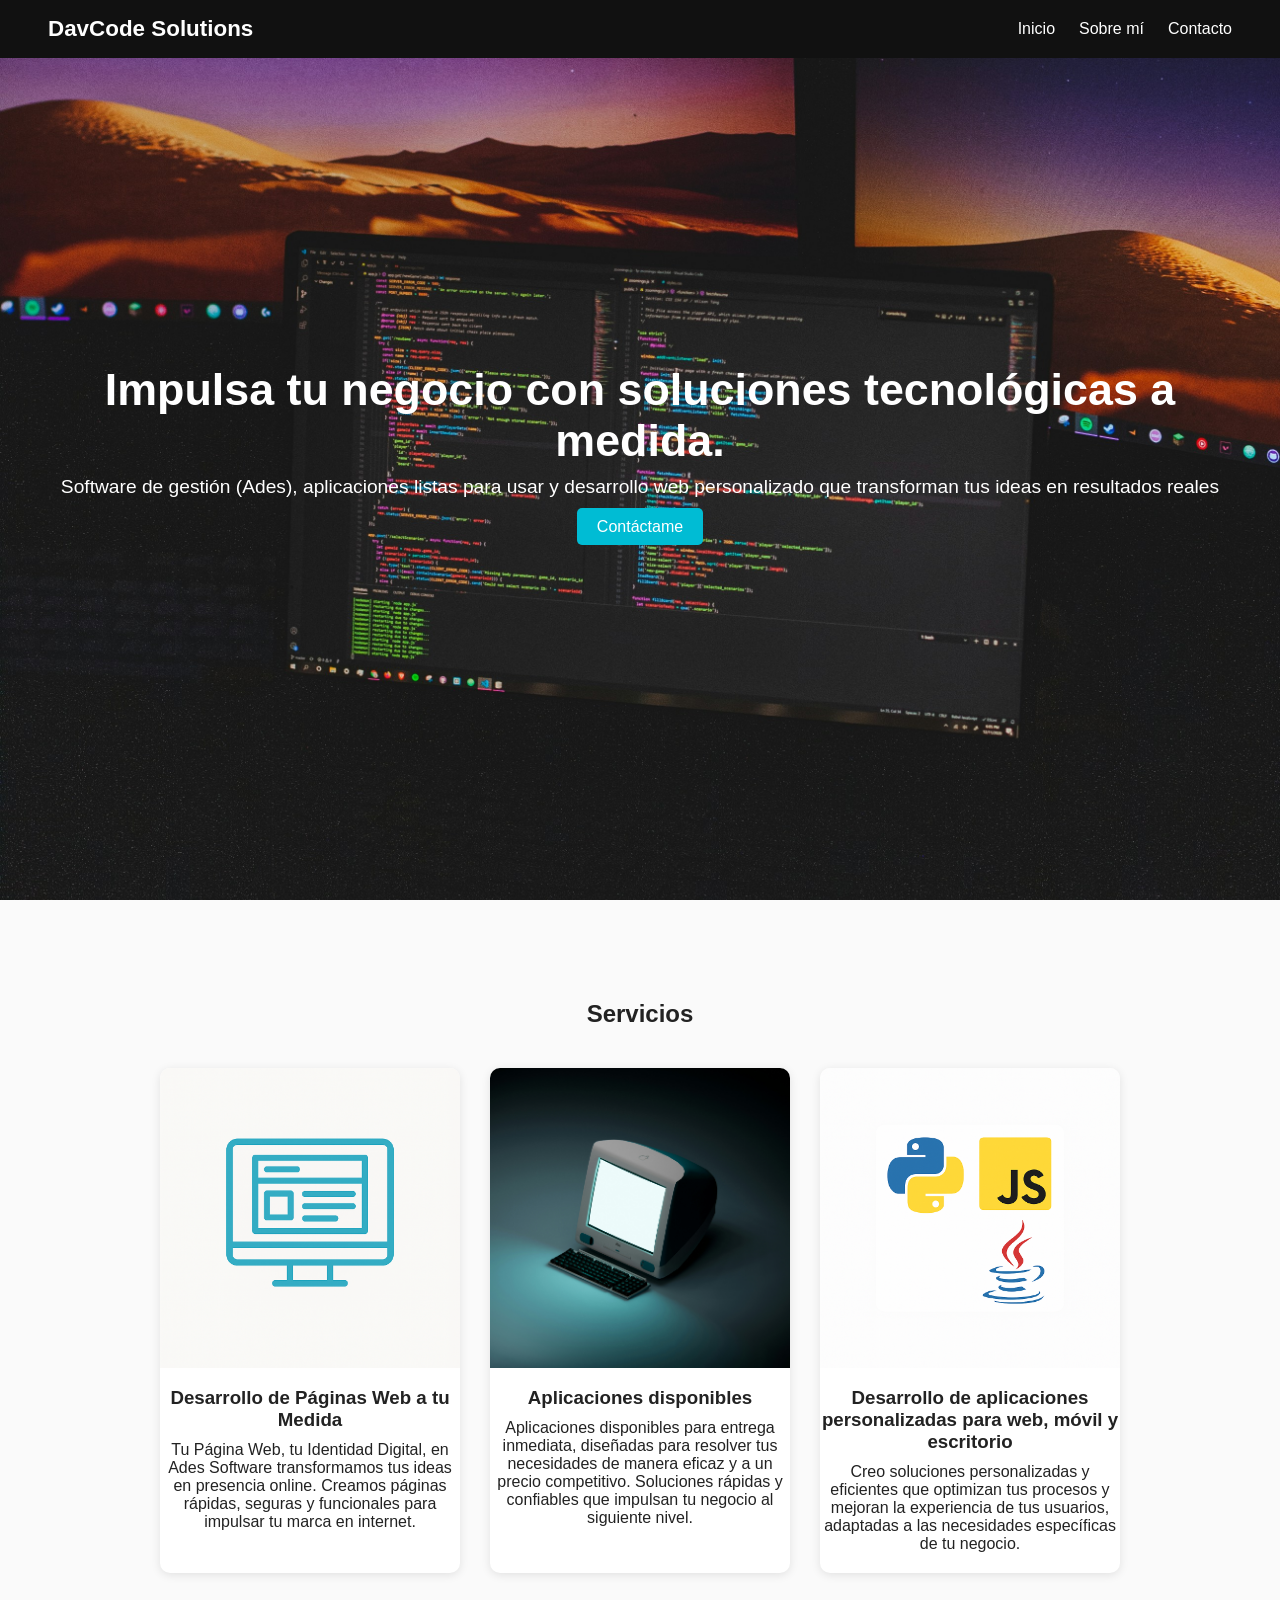
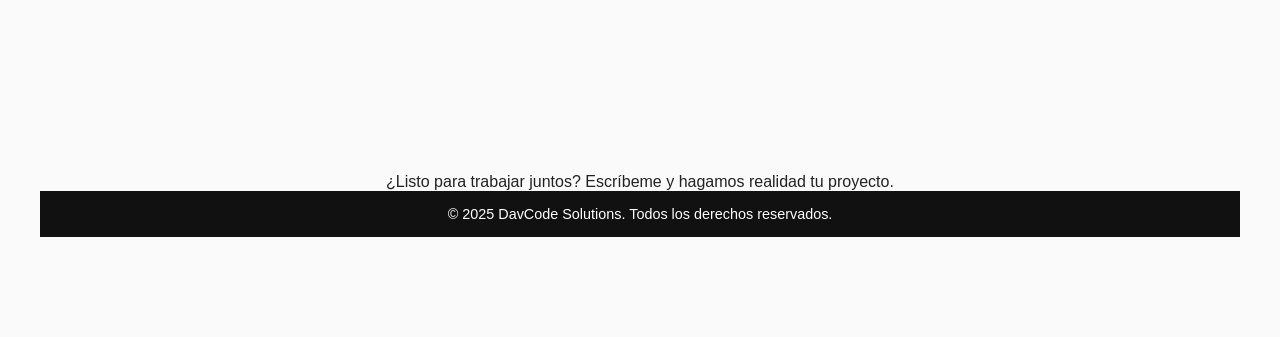
==== index.html @ caa40d8a "primer commit" ====
<!DOCTYPE html>
<html lang="es">
<head>
  <meta charset="UTF-8" />
  <meta name="viewport" content="width=device-width, initial-scale=1" />
  <title>Servicios Tecnológicos - DavCode Solutions</title>
  <link rel="stylesheet" href="css/style.css" />
  <script defer src="js/script.js"></script>
</head>
<body>

  <!-- 🔹 HEADER -->
  <header class="header">
    <nav class="navbar">
      <div class="logo">DavCode Solutions</div>
      <ul class="nav-links">
        <li><a href="index.html">Inicio</a></li>
        <li><a href="sobre-mi.html" target="_blank">Sobre mí</a></li>
        <li><a href="contacto.html" target="_blank">Contacto</a></li>
      </ul>
    </nav>
  </header>

  <!-- 🔹 HERO -->
  <section id="inicio" class="hero">
    <div class="hero-content">
      <h1>Impulsa tu negocio con soluciones tecnológicas a medida.</h1>
      <p>Software de gestión (Ades), aplicaciones listas para usar y desarrollo web personalizado que transforman tus ideas en resultados reales</p>
      <a href="contacto.html" target="_blank" class="btn">Contáctame</a>
    </div>
  </section>

  <!-- 🔹 SERVICIOS -->
  <section id="servicios" class="servicios">
    <h2>Servicios</h2>
    <div class="servicios-container">
      <div class="servicio">
        <a href="software.html" target="_blank" style="text-decoration: none; color: inherit;">
          <img src="img/servicios.jpg" alt="Software de despachos" />
          <h3>Desarrollo de Páginas Web a tu Medida</h3>
          <p>Tu Página Web, tu Identidad Digital, en Ades Software transformamos tus ideas en presencia online. Creamos páginas rápidas, seguras y funcionales para impulsar tu marca en internet.</p>
        </a>
      </div>
      <div class="servicio">
        <a href="aplicaciones.html" target="_blank" style="text-decoration: none; color: inherit;">
          <img src="img/microsoft.jpg" alt="Aplicaciones Disponibles" />
          <h3>Aplicaciones disponibles</h3>
          <p>Aplicaciones disponibles para entrega inmediata, diseñadas para resolver tus necesidades de manera eficaz y a un precio competitivo. Soluciones rápidas y confiables que impulsan tu negocio al siguiente nivel.</p>
        </a>
      </div>
      <div class="servicio">
        <a href="web.html" target="_blank" style="text-decoration: none; color: inherit;">
          <img src="img/desarrollo.jpg" alt="Desarrollo web y apps" />
          <h3>Desarrollo de aplicaciones personalizadas para web, móvil y escritorio</h3>
          <p>Creo soluciones personalizadas y eficientes que optimizan tus procesos y mejoran la experiencia de tus usuarios, adaptadas a las necesidades específicas de tu negocio.</p>
        </a>
      </div>
    </div>
  </section>


  <!-- 🔹 CONTACTO -->
  <section id="contacto" class="contacto">
    <h2></h2>
    <p>¿Listo para trabajar juntos? Escríbeme y hagamos realidad tu proyecto.</p>
    <div>

  <!-- 🔹 FOOTER -->
  <footer class="footer">
    <p>© 2025 DavCode Solutions. Todos los derechos reservados.</p>
  </footer>
</body>
</html>
---- css/style.css ----
/* ===== GENERAL ===== */
* {
  margin: 0;
  padding: 0;
  box-sizing: border-box;
  font-family: 'Segoe UI', sans-serif;
}

body {
  color: #222;
  background-color: #fafafa;
  scroll-behavior: smooth;
}

/* ===== NAVBAR ===== */
.header {
  background-color: #111;
  position: fixed;
  width: 100%;
  top: 0;
  z-index: 100;
}

.navbar {
  display: flex;
  justify-content: space-between;
  align-items: center;
  padding: 1em 3em;
}

.logo {
  color: #fff;
  font-size: 1.4em;
  font-weight: bold;
}

.nav-links {
  list-style: none;
  display: flex;
  gap: 1.5em;
}

.nav-links a {
  color: #fff;
  text-decoration: none;
  transition: color 0.3s;
}

.nav-links a:hover {
  color: #00bcd4;
}

/* ===== HERO ===== */
.hero {
  background: url('../img/hero-bg.jpg') center/cover no-repeat;
  height: 100vh;
  display: flex;
  align-items: center;
  justify-content: center;
  text-align: center;
  color: white;
  padding: 0 20px;
}

.hero-content h1 {
  font-size: 2.8em;
  margin-bottom: 10px;
}

.hero-content p {
  font-size: 1.2em;
  margin-bottom: 20px;
}

.btn {
  background-color: #00bcd4;
  color: white;
  padding: 10px 20px;
  border-radius: 5px;
  text-decoration: none;
  transition: 0.3s;
}

.btn:hover {
  background-color: #0097a7;
}

/* ===== SERVICIOS ===== */
.servicios {
  padding: 100px 40px;
  text-align: center;
}

.servicios-container {
  display: flex;
  flex-wrap: wrap;
  justify-content: center;
  gap: 30px;
  margin-top: 40px;
}

.servicio {
  width: 300px;
  background: white;
  border-radius: 10px;
  box-shadow: 0 2px 10px rgba(0,0,0,0.1);
  padding-bottom: 20px;
}

.servicio img {
  width: 100%;
  border-radius: 10px 10px 0 0;
}

.servicio h3 {
  margin: 15px 0 10px;
}

/* ===== SOBRE MI ===== */
.sobre-mi {
  background-color: #f0f0f0;
  padding: 100px 40px;
  text-align: center;
}

.perfil {
  display: flex;
  flex-wrap: wrap;
  align-items: center;
  justify-content: center;
  gap: 40px;
  margin-top: 30px;
}

.perfil img {
  width: 200px;
  border-radius: 50%;
  border: 4px solid #00bcd4;
}

/* ===== CONTACTO ===== */
.contacto {
  padding: 100px 40px;
  text-align: center;
}

/* ===== FOOTER ===== */
.footer {
  background-color: #111;
  color: white;
  text-align: center;
  padding: 15px;
  font-size: 0.9em;
}

.catalogo {
  display: flex;
  justify-content: center;
  flex-wrap: wrap;
  gap: 30px;
  padding: 40px;
}

.app-card {
  background: #fff;
  border-radius: 16px;
  box-shadow: 0 4px 12px rgba(0,0,0,0.1);
  overflow: hidden;
  width: 320px;
  text-align: center;
  transition: transform 0.3s ease, box-shadow 0.3s ease;
}

.app-card:hover {
  transform: translateY(-6px);
  box-shadow: 0 6px 20px rgba(0,0,0,0.15);
}

.app-card img {
  width: 100%;
  height: 200px;
  object-fit: cover; /* 🔹 Esto evita que se deforme o se vea con zoom */
  border-bottom: 1px solid #eee;
}

.app-card h3 {
  margin: 15px 0 10px;
  color: #1a1a1a;
}

.app-card p {
  padding: 0 20px;
  font-size: 15px;
  color: #555;
  text-align: justify;
}

.etiquetas {
  margin: 10px 0;
  color: #1abc9c;
  font-weight: bold;
  font-size: 14px;
}

.app-card .btn {
  display: inline-block;
  margin: 15px 0 20px;
  padding: 10px 25px;
  background: #1abc9c;
  color: white;
  border-radius: 25px;
  text-decoration: none;
  transition: background 0.3s ease;
}

.app-card .btn:hover {
  background: #17a589;
}
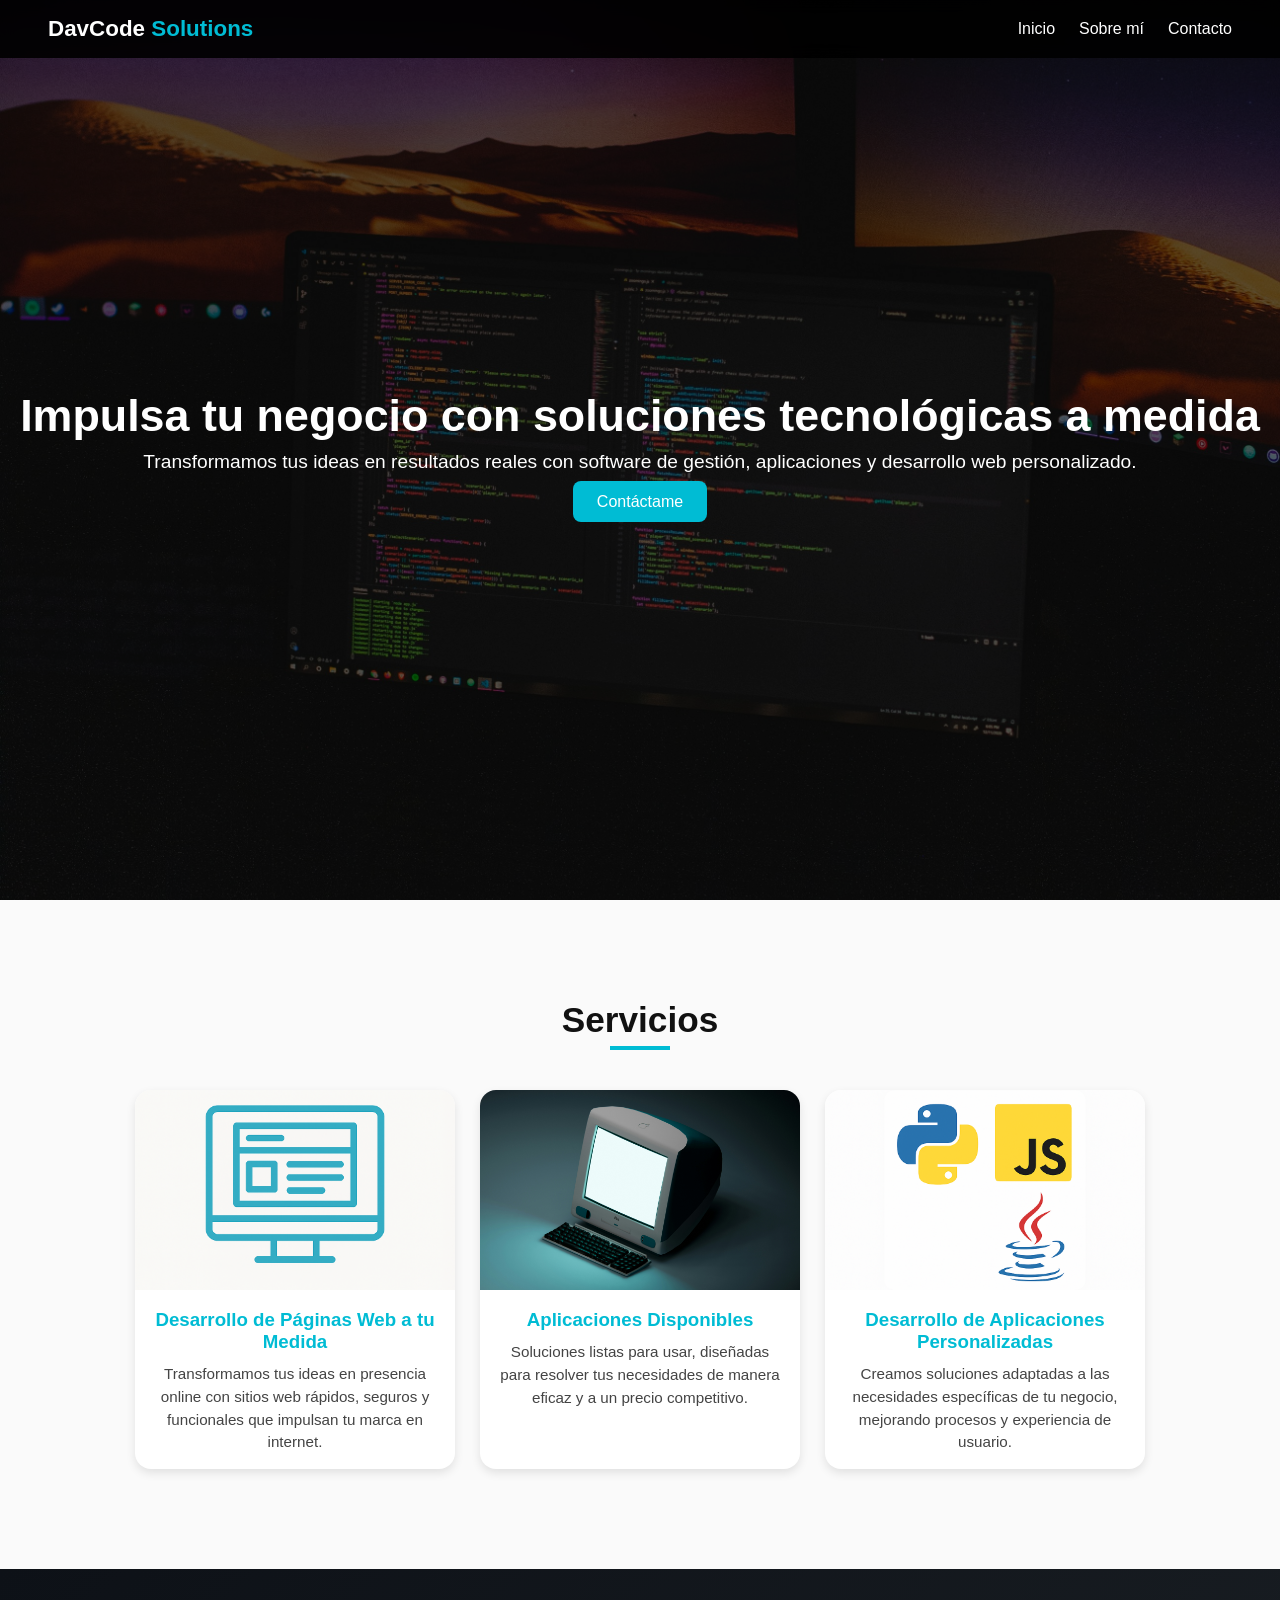
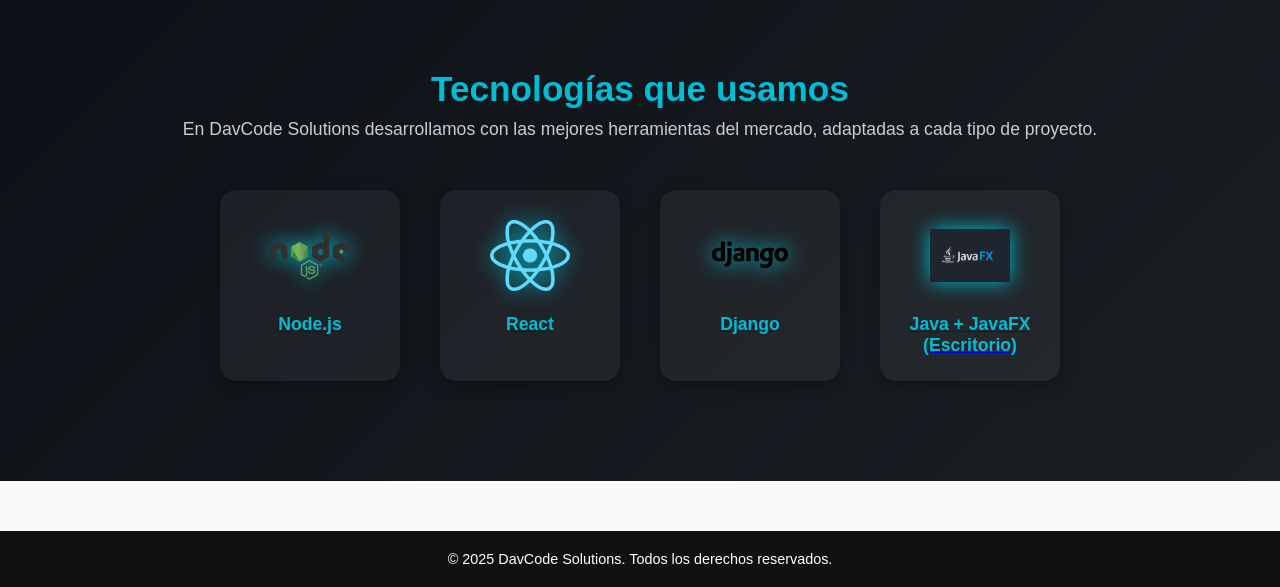
==== commit 9bd753b9: "version 2.0" ====
--- a/index.html
+++ b/index.html
@@ -3,7 +3,7 @@
 <head>
   <meta charset="UTF-8" />
   <meta name="viewport" content="width=device-width, initial-scale=1" />
-  <title>Servicios Tecnológicos - DavCode Solutions</title>
+  <title>DavCode Solutions - Innovación y Desarrollo Tecnológico</title>
   <link rel="stylesheet" href="css/style.css" />
   <script defer src="js/script.js"></script>
 </head>
@@ -12,62 +12,87 @@
   <!-- 🔹 HEADER -->
   <header class="header">
     <nav class="navbar">
-      <div class="logo">DavCode Solutions</div>
+      <div class="logo">DavCode <span>Solutions</span></div>
       <ul class="nav-links">
-        <li><a href="index.html">Inicio</a></li>
-        <li><a href="sobre-mi.html" target="_blank">Sobre mí</a></li>
-        <li><a href="contacto.html" target="_blank">Contacto</a></li>
+        <li><a href="#inicio">Inicio</a></li>
+        <li><a href="sobre-mi.html" >Sobre mí</a></li>
+        <li><a href="contacto.html" >Contacto</a></li>
       </ul>
     </nav>
   </header>
 
   <!-- 🔹 HERO -->
   <section id="inicio" class="hero">
-    <div class="hero-content">
-      <h1>Impulsa tu negocio con soluciones tecnológicas a medida.</h1>
-      <p>Software de gestión (Ades), aplicaciones listas para usar y desarrollo web personalizado que transforman tus ideas en resultados reales</p>
-      <a href="contacto.html" target="_blank" class="btn">Contáctame</a>
+    <div class="hero-overlay"></div>
+    <div class="hero-content fade-in">
+      <h1 class="slide-down">Impulsa tu negocio con soluciones tecnológicas a medida</h1>
+      <p class="fade-in-delay">Transformamos tus ideas en resultados reales con software de gestión, aplicaciones y desarrollo web personalizado.</p>
+      <a href="contacto.html" class="btn pulse">Contáctame</a>
     </div>
   </section>
 
   <!-- 🔹 SERVICIOS -->
   <section id="servicios" class="servicios">
-    <h2>Servicios</h2>
+    <h2 class="section-title">Servicios</h2>
     <div class="servicios-container">
-      <div class="servicio">
-        <a href="software.html" target="_blank" style="text-decoration: none; color: inherit;">
-          <img src="img/servicios.jpg" alt="Software de despachos" />
+      <div class="servicio fade-up">
+        <a href="web.html" style="text-decoration: none; color: inherit;">
+          <img src="img/servicios.jpg" alt="Desarrollo de Páginas Web a tu Medida" />
           <h3>Desarrollo de Páginas Web a tu Medida</h3>
-          <p>Tu Página Web, tu Identidad Digital, en Ades Software transformamos tus ideas en presencia online. Creamos páginas rápidas, seguras y funcionales para impulsar tu marca en internet.</p>
+          <p>Transformamos tus ideas en presencia online con sitios web rápidos, seguros y funcionales que impulsan tu marca en internet.</p>
         </a>
       </div>
-      <div class="servicio">
-        <a href="aplicaciones.html" target="_blank" style="text-decoration: none; color: inherit;">
+      <div class="servicio fade-up delay-1">
+        <a href="aplicaciones.html" style="text-decoration: none; color: inherit;">
           <img src="img/microsoft.jpg" alt="Aplicaciones Disponibles" />
-          <h3>Aplicaciones disponibles</h3>
-          <p>Aplicaciones disponibles para entrega inmediata, diseñadas para resolver tus necesidades de manera eficaz y a un precio competitivo. Soluciones rápidas y confiables que impulsan tu negocio al siguiente nivel.</p>
+          <h3>Aplicaciones Disponibles</h3>
+          <p>Soluciones listas para usar, diseñadas para resolver tus necesidades de manera eficaz y a un precio competitivo.</p>
         </a>
       </div>
-      <div class="servicio">
-        <a href="web.html" target="_blank" style="text-decoration: none; color: inherit;">
-          <img src="img/desarrollo.jpg" alt="Desarrollo web y apps" />
-          <h3>Desarrollo de aplicaciones personalizadas para web, móvil y escritorio</h3>
-          <p>Creo soluciones personalizadas y eficientes que optimizan tus procesos y mejoran la experiencia de tus usuarios, adaptadas a las necesidades específicas de tu negocio.</p>
+      <div class="servicio fade-up delay-2">
+        <a href="desarrollo.html" style="text-decoration: none; color: inherit;">
+          <img src="img/desarrollo.jpg" alt="Desarrollo de aplicaciones personalizadas" />
+          <h3>Desarrollo de Aplicaciones Personalizadas</h3>
+          <p>Creamos soluciones adaptadas a las necesidades específicas de tu negocio, mejorando procesos y experiencia de usuario.</p>
         </a>
       </div>
     </div>
   </section>
+  <!-- ===== TECNOLOGÍAS ===== -->
+<section class="tecnologias" id="tecnologias">
+  <h2>Tecnologías que usamos</h2>
+  <p>En DavCode Solutions desarrollamos con las mejores herramientas del mercado, adaptadas a cada tipo de proyecto.</p>
 
+  <div class="tecnologias-container">
 
-  <!-- 🔹 CONTACTO -->
-  <section id="contacto" class="contacto">
-    <h2></h2>
-    <p>¿Listo para trabajar juntos? Escríbeme y hagamos realidad tu proyecto.</p>
-    <div>
+    <a href="node.html" class="tech-card">
+      <img src="img/nodejs.png" alt="Node.js Logo">
+      <h3>Node.js</h3>
+    </a>
+
+    <a href="react.html" class="tech-card">
+      <img src="img/react.png" alt="React Logo">
+      <h3>React</h3>
+    </a>
+
+    <a href="django.html" class="tech-card">
+      <img src="img/django.png" alt="Django Logo">
+      <h3>Django</h3>
+    </a>
+
+    <a href="vaadin.html" class="tech-card">
+      <img src="img/javafx.png" alt="Vaadin Logo">
+      <h3>Java + JavaFX (Escritorio) </h3>
+    </a>
+
+  </div>
+</section>
+
 
   <!-- 🔹 FOOTER -->
   <footer class="footer">
     <p>© 2025 DavCode Solutions. Todos los derechos reservados.</p>
   </footer>
+
 </body>
 </html>
--- a/css/style.css
+++ b/css/style.css
@@ -10,11 +10,13 @@
   color: #222;
   background-color: #fafafa;
   scroll-behavior: smooth;
-}
-
-/* ===== NAVBAR ===== */
+  overflow-x: hidden;
+}
+
+/* ===== HEADER ===== */
 .header {
-  background-color: #111;
+  background: rgba(0,0,0,0.9);
+  backdrop-filter: blur(8px);
   position: fixed;
   width: 100%;
   top: 0;
@@ -33,6 +35,7 @@
   font-size: 1.4em;
   font-weight: bold;
 }
+.logo span { color: #00bcd4; }
 
 .nav-links {
   list-style: none;
@@ -45,21 +48,39 @@
   text-decoration: none;
   transition: color 0.3s;
 }
-
-.nav-links a:hover {
-  color: #00bcd4;
-}
-
-/* ===== HERO ===== */
+.nav-links a:hover { color: #00bcd4; }
+
+/* ===== HERO (OPTIMIZADO) ===== */
 .hero {
   background: url('../img/hero-bg.jpg') center/cover no-repeat;
   height: 100vh;
+  position: relative;
   display: flex;
   align-items: center;
   justify-content: center;
   text-align: center;
   color: white;
+}
+
+.hero-overlay {
+  position: absolute;
+  width: 100%;
+  height: 100%;
+  background: rgba(0,0,0,0.6);
+  backdrop-filter: none; /* se quita el blur */
+}
+
+.hero-content {
+  z-index: 1;
   padding: 0 20px;
+  opacity: 1;
+  transform: none;
+}
+
+.hero-content h1,
+.hero-content p,
+.btn {
+  transition: none; /* sin animación inicial */
 }
 
 .hero-content h1 {
@@ -75,14 +96,14 @@
 .btn {
   background-color: #00bcd4;
   color: white;
-  padding: 10px 20px;
-  border-radius: 5px;
+  padding: 12px 24px;
+  border-radius: 8px;
   text-decoration: none;
-  transition: 0.3s;
-}
-
+}
 .btn:hover {
   background-color: #0097a7;
+  transform: scale(1.05);
+  transition: transform 0.3s, background-color 0.3s;
 }
 
 /* ===== SERVICIOS ===== */
@@ -91,57 +112,122 @@
   text-align: center;
 }
 
+.section-title {
+  font-size: 2.2em;
+  color: #111;
+  margin-bottom: 50px;
+  position: relative;
+}
+.section-title::after {
+  content: '';
+  position: absolute;
+  width: 60px;
+  height: 4px;
+  background: #00bcd4;
+  bottom: -10px;
+  left: 50%;
+  transform: translateX(-50%);
+}
+
 .servicios-container {
+  display: flex;
+  flex-wrap: wrap;
+  gap: 25px;
+  justify-content: center;
+}
+
+.servicio {
+  background: #fff;
+  border-radius: 16px;
+  overflow: hidden;
+  width: 320px;
+  box-shadow: 0 4px 10px rgba(0,0,0,0.1);
+  transition: transform 0.4s ease, box-shadow 0.4s ease;
+  cursor: pointer;
+}
+.servicio img {
+  width: 100%;
+  height: 200px;
+  object-fit: cover;
+  transition: transform 0.4s ease;
+}
+.servicio:hover {
+  transform: translateY(-10px);
+  box-shadow: 0 10px 25px rgba(0,0,0,0.15);
+}
+.servicio:hover img { transform: scale(1.1); }
+
+.servicio h3 {
+  color: #00bcd4;
+  margin: 15px 0 10px;
+}
+.servicio p {
+  padding: 0 15px 15px;
+  color: #444;
+  font-size: 0.95em;
+  line-height: 1.5;
+}
+
+/* ===== TECNOLOGÍAS ===== */
+.tecnologias {
+  padding: 100px 40px;
+  background: linear-gradient(135deg, #0d1117, #1a1f24);
+  color: white;
+  text-align: center;
+}
+
+.tecnologias h2 {
+  font-size: 2.2em;
+  margin-bottom: 10px;
+  color: #00bcd4;
+}
+
+.tecnologias p {
+  color: #ccc;
+  margin-bottom: 50px;
+  font-size: 1.1em;
+}
+
+.tecnologias-container {
   display: flex;
   flex-wrap: wrap;
   justify-content: center;
-  gap: 30px;
-  margin-top: 40px;
-}
-
-.servicio {
-  width: 300px;
-  background: white;
-  border-radius: 10px;
-  box-shadow: 0 2px 10px rgba(0,0,0,0.1);
-  padding-bottom: 20px;
-}
-
-.servicio img {
-  width: 100%;
-  border-radius: 10px 10px 0 0;
-}
-
-.servicio h3 {
-  margin: 15px 0 10px;
-}
-
-/* ===== SOBRE MI ===== */
-.sobre-mi {
-  background-color: #f0f0f0;
-  padding: 100px 40px;
-  text-align: center;
-}
-
-.perfil {
-  display: flex;
-  flex-wrap: wrap;
-  align-items: center;
-  justify-content: center;
   gap: 40px;
-  margin-top: 30px;
-}
-
-.perfil img {
-  width: 200px;
-  border-radius: 50%;
-  border: 4px solid #00bcd4;
-}
-
-/* ===== CONTACTO ===== */
-.contacto {
-  padding: 100px 40px;
-  text-align: center;
+}
+
+.tech-card {
+  background: rgba(255, 255, 255, 0.05);
+  border-radius: 16px;
+  padding: 25px;
+  width: 180px;
+  transition: transform 0.4s ease, box-shadow 0.4s ease;
+  box-shadow: 0 5px 15px rgba(0,0,0,0.3);
+  cursor: pointer;
+}
+
+.tech-card img {
+  width: 80px;
+  height: 80px;
+  object-fit: contain;
+  filter: drop-shadow(0 0 10px #00bcd4);
+  transition: transform 0.4s ease, filter 0.4s ease;
+}
+
+.tech-card h3 {
+  margin-top: 15px;
+  color: #00bcd4;
+  font-weight: 600;
+  font-size: 1.1em;
+}
+
+.tech-card:hover {
+  transform: translateY(-10px) scale(1.05);
+  box-shadow: 0 8px 25px rgba(0, 188, 212, 0.4);
+}
+
+.tech-card:hover img {
+  transform: rotate(10deg) scale(1.2);
+  filter: drop-shadow(0 0 15px #00e5ff);
 }
 
 /* ===== FOOTER ===== */
@@ -149,70 +235,62 @@
   background-color: #111;
   color: white;
   text-align: center;
-  padding: 15px;
+  padding: 20px;
   font-size: 0.9em;
-}
-
-.catalogo {
-  display: flex;
-  justify-content: center;
-  flex-wrap: wrap;
-  gap: 30px;
-  padding: 40px;
-}
-
-.app-card {
-  background: #fff;
-  border-radius: 16px;
-  box-shadow: 0 4px 12px rgba(0,0,0,0.1);
-  overflow: hidden;
-  width: 320px;
-  text-align: center;
-  transition: transform 0.3s ease, box-shadow 0.3s ease;
-}
-
-.app-card:hover {
-  transform: translateY(-6px);
-  box-shadow: 0 6px 20px rgba(0,0,0,0.15);
-}
-
-.app-card img {
-  width: 100%;
-  height: 200px;
-  object-fit: cover; /* 🔹 Esto evita que se deforme o se vea con zoom */
-  border-bottom: 1px solid #eee;
-}
-
-.app-card h3 {
-  margin: 15px 0 10px;
-  color: #1a1a1a;
-}
-
-.app-card p {
-  padding: 0 20px;
-  font-size: 15px;
-  color: #555;
-  text-align: justify;
-}
-
-.etiquetas {
-  margin: 10px 0;
-  color: #1abc9c;
-  font-weight: bold;
-  font-size: 14px;
-}
-
-.app-card .btn {
+  margin-top: 50px;
+}
+
+/* ===== RESPONSIVE ===== */
+@media (max-width: 768px) {
+  .navbar { padding: 1em; }
+  .nav-links { gap: 1em; font-size: 0.9em; }
+  .hero-content h1 { font-size: 1.9em; }
+  .servicios-container { flex-direction: column; align-items: center; }
+}
+
+/* ===== DETALLE DE TECNOLOGÍA ===== */
+.tech-info {
+  padding: 100px 40px;
+  max-width: 800px;
+  margin: auto;
+  text-align: center;
+  color: #ddd;
+  background: linear-gradient(135deg, #0d1117, #1a1f24);
+  min-height: 100vh;
+}
+
+.tech-logo {
+  width: 120px;
+  height: 120px;
+  object-fit: contain;
+  margin-bottom: 20px;
+  filter: drop-shadow(0 0 12px #00bcd4);
+}
+
+.tech-info h1 {
+  color: #00bcd4;
+  margin-bottom: 30px;
+  font-size: 2em;
+}
+
+.tech-info p {
+  font-size: 1.1em;
+  margin-bottom: 15px;
+  line-height: 1.6;
+  color: #ccc;
+}
+
+.tech-info .btn {
+  margin-top: 40px;
   display: inline-block;
-  margin: 15px 0 20px;
+  background: #00bcd4;
   padding: 10px 25px;
-  background: #1abc9c;
-  color: white;
   border-radius: 25px;
+  color: white;
   text-decoration: none;
-  transition: background 0.3s ease;
-}
-
-.app-card .btn:hover {
-  background: #17a589;
-}
+  transition: 0.3s;
+}
+.tech-info .btn:hover {
+  background: #0097a7;
+  transform: scale(1.05);
+}
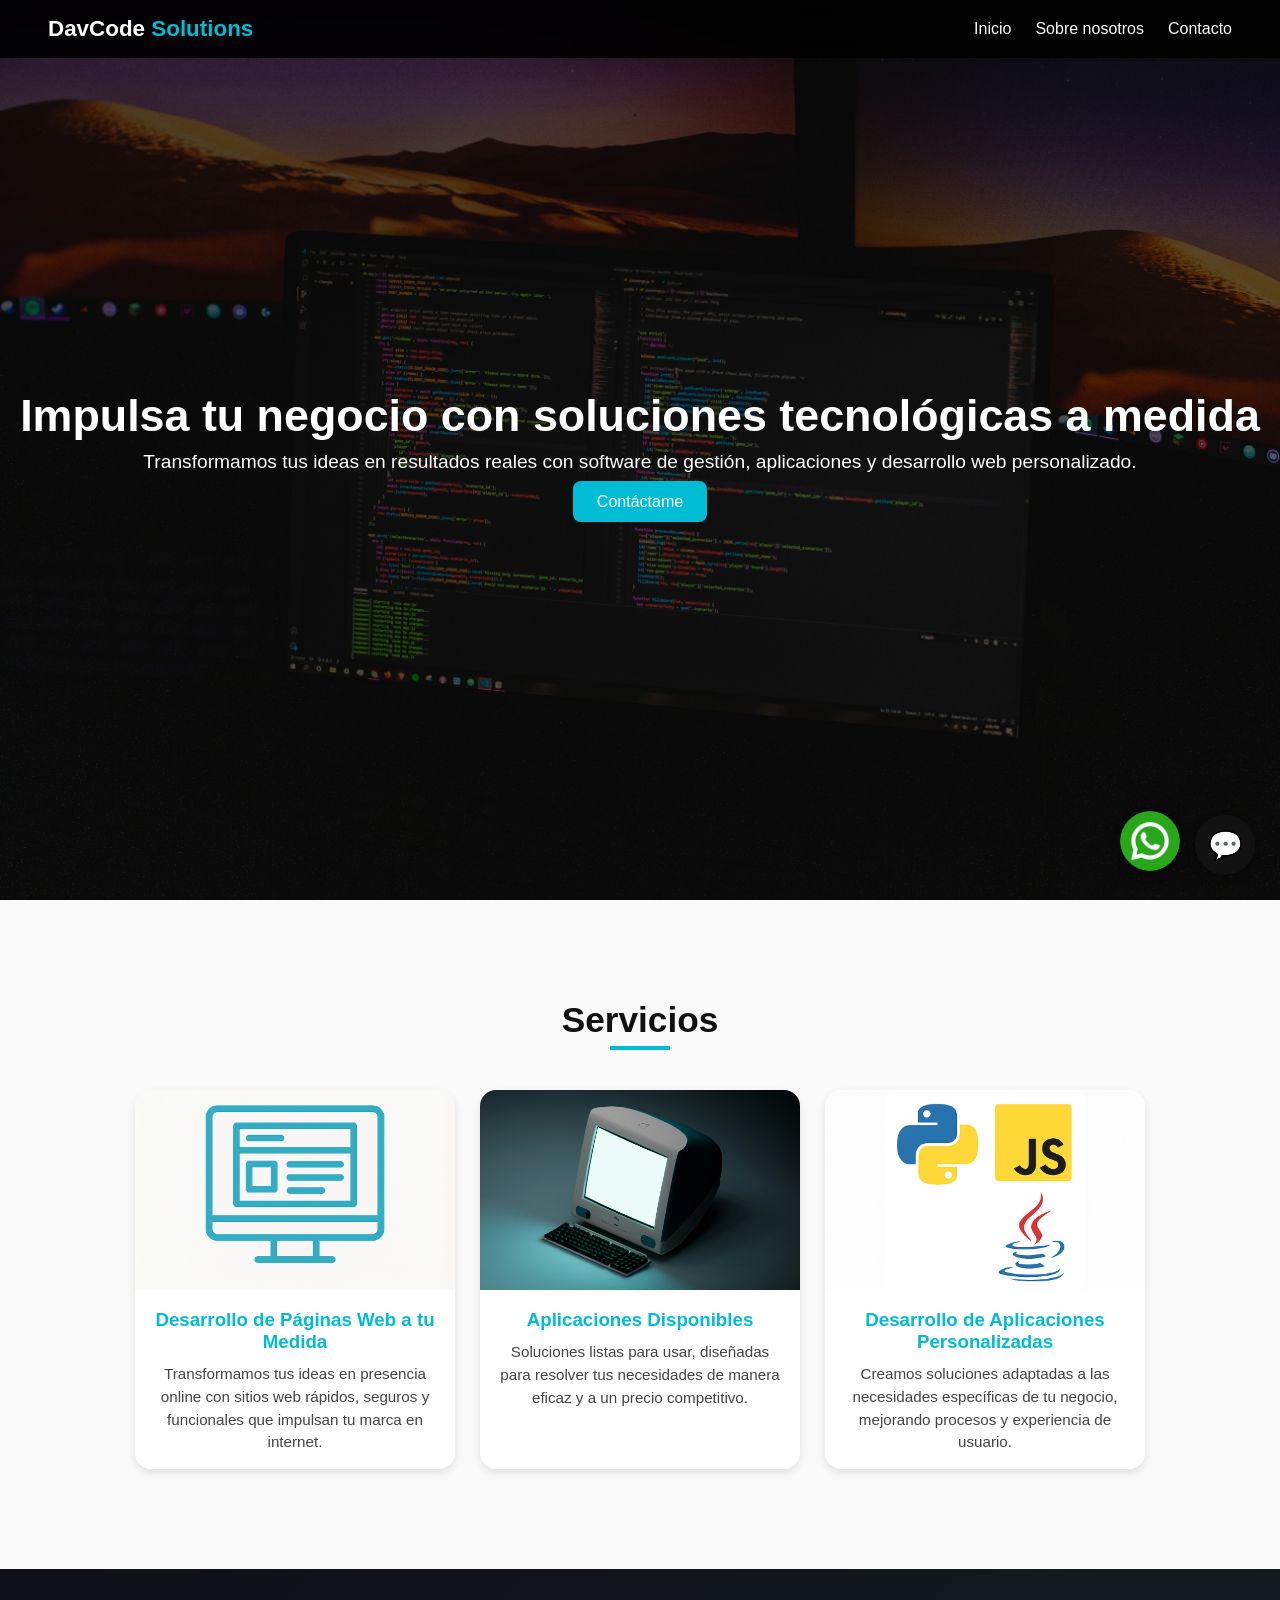
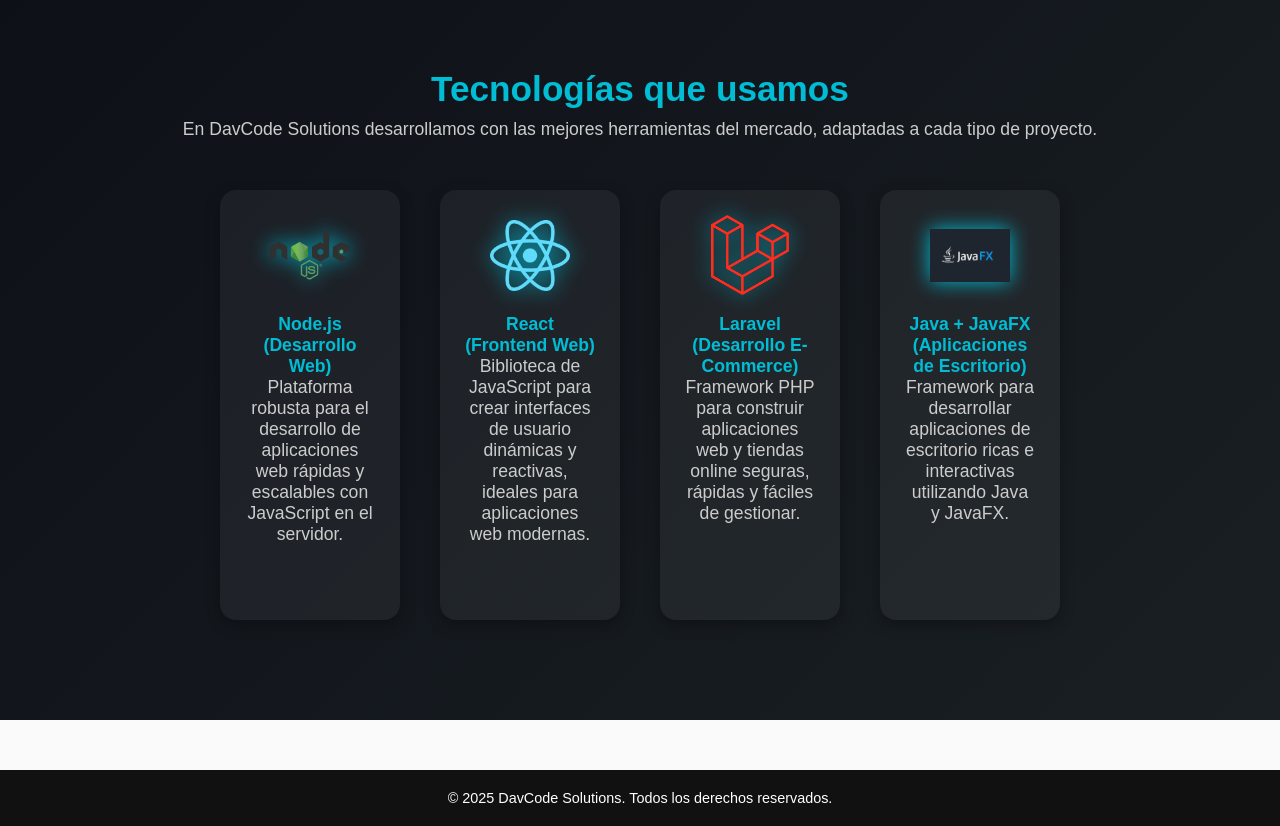
==== commit b557ffba: "Version final" ====
--- a/index.html
+++ b/index.html
@@ -3,6 +3,7 @@
 <head>
   <meta charset="UTF-8" />
   <meta name="viewport" content="width=device-width, initial-scale=1" />
+  <link rel="icon" href="img/favicon.png" type="image/x-icon">
   <title>DavCode Solutions - Innovación y Desarrollo Tecnológico</title>
   <link rel="stylesheet" href="css/style.css" />
   <script defer src="js/script.js"></script>
@@ -15,7 +16,7 @@
       <div class="logo">DavCode <span>Solutions</span></div>
       <ul class="nav-links">
         <li><a href="#inicio">Inicio</a></li>
-        <li><a href="sobre-mi.html" >Sobre mí</a></li>
+        <li><a href="sobre-mi.html" >Sobre nosotros</a></li>
         <li><a href="contacto.html" >Contacto</a></li>
       </ul>
     </nav>
@@ -65,25 +66,29 @@
 
   <div class="tecnologias-container">
 
-    <a href="node.html" class="tech-card">
-      <img src="img/nodejs.png" alt="Node.js Logo">
-      <h3>Node.js</h3>
-    </a>
+<div class="tech-card">
+  <img src="img/nodejs.png" alt="Node.js Logo">
+  <h3>Node.js (Desarrollo Web)</h3>
+  <p>Plataforma robusta para el desarrollo de aplicaciones web rápidas y escalables con JavaScript en el servidor.</p>
+</div>
 
-    <a href="react.html" class="tech-card">
-      <img src="img/react.png" alt="React Logo">
-      <h3>React</h3>
-    </a>
+<div class="tech-card">
+  <img src="img/react.png" alt="React Logo">
+  <h3>React (Frontend Web)</h3>
+  <p>Biblioteca de JavaScript para crear interfaces de usuario dinámicas y reactivas, ideales para aplicaciones web modernas.</p>
+</div>
 
-    <a href="django.html" class="tech-card">
-      <img src="img/django.png" alt="Django Logo">
-      <h3>Django</h3>
-    </a>
+<div  class="tech-card">
+  <img src="img/laravel.png" alt="Laravel Logo">
+  <h3>Laravel (Desarrollo E-Commerce)</h3>
+  <p>Framework PHP para construir aplicaciones web y tiendas online seguras, rápidas y fáciles de gestionar.</p>
+</div>
 
-    <a href="vaadin.html" class="tech-card">
-      <img src="img/javafx.png" alt="Vaadin Logo">
-      <h3>Java + JavaFX (Escritorio) </h3>
-    </a>
+<div class="tech-card">
+  <img src="img/javafx.png" alt="Vaadin Logo">
+  <h3>Java + JavaFX (Aplicaciones de Escritorio)</h3>
+  <p>Framework para desarrollar aplicaciones de escritorio ricas e interactivas utilizando Java y JavaFX.</p>
+</div>
 
   </div>
 </section>
@@ -93,6 +98,31 @@
   <footer class="footer">
     <p>© 2025 DavCode Solutions. Todos los derechos reservados.</p>
   </footer>
+<!-- 🔹 CHATBOT -->
+<div class="chatbot-container" id="chatbot">
+  <div class="chatbot-header">
+    <h3>🤖 DavBot</h3>
+    <button id="closeChat">&times;</button>
+  </div>
+  <div class="chatbot-body" id="chatBody">
+    <p class="bot-text">¡Hola! 👋 Soy <b>DavBot</b> de DavCode Solutions. ¿En qué puedo ayudarte hoy?</p>
+    <div class="options">
+      <button class="option-btn">¿Por qué comprar con DavCode Solutions?</button>
+      <button class="option-btn">¿Cuánto tarda un desarrollo?</button>
+      <button class="option-btn">¿Qué tipos de software hacen?</button>
+      <button class="option-btn">¿Puedo solicitar una demo?</button>
+    </div>
+  </div>
+</div>
+
+<!-- 🔹 BOTÓN FLOTANTE -->
+<button class="chat-toggle" id="openChat">💬</button>
+
+<!-- 🔹 BOTÓN WHATSAPP -->
+<a href="https://wa.me/573107864885" class="whatsapp-float" target="_blank" title="Chatea con nosotros en WhatsApp">
+  <img src="img/whatsapp.png" alt="WhatsApp" class="whatsapp-icon">
+</a>
+
 
 </body>
 </html>
--- a/css/style.css
+++ b/css/style.css
@@ -294,3 +294,119 @@
   background: #0097a7;
   transform: scale(1.05);
 }
+/* ===== CHATBOT ===== */
+.chat-toggle {
+  position: fixed;
+  bottom: 25px;
+  right: 25px;
+  background-color: #111;
+  color: #fff;
+  border: none;
+  border-radius: 50%;
+  width: 60px;
+  height: 60px;
+  font-size: 28px;
+  cursor: pointer;
+  box-shadow: 0 4px 10px rgba(0,0,0,0.3);
+  transition: transform 0.2s ease;
+  z-index: 1000;
+}
+
+.chat-toggle:hover {
+  transform: scale(1.1);
+}
+
+/* Ventana del chatbot */
+.chatbot-container {
+  display: none;
+  position: fixed;
+  bottom: 100px;
+  right: 30px;
+  width: 300px;
+  background: #fff;
+  border-radius: 12px;
+  box-shadow: 0 4px 15px rgba(0,0,0,0.3);
+  overflow: hidden;
+  z-index: 999;
+  animation: fadeIn 0.3s ease;
+}
+
+.chatbot-header {
+  background: #111;
+  color: #fff;
+  padding: 12px;
+  display: flex;
+  justify-content: space-between;
+  align-items: center;
+}
+
+.chatbot-header h3 {
+  margin: 0;
+  font-size: 16px;
+}
+
+.chatbot-body {
+  padding: 10px;
+  max-height: 300px;
+  overflow-y: auto;
+  font-family: "Poppins", sans-serif;
+  font-size: 14px;
+}
+
+.bot-text {
+  background: #f1f1f1;
+  padding: 8px 12px;
+  border-radius: 10px;
+  margin-bottom: 10px;
+}
+
+.option-btn {
+  display: block;
+  width: 100%;
+  margin: 5px 0;
+  padding: 8px;
+  border: none;
+  border-radius: 8px;
+  background-color: #111;
+  color: white;
+  cursor: pointer;
+  transition: background 0.3s;
+}
+
+.option-btn:hover {
+  background-color: #333;
+}
+
+.user-text {
+  text-align: right;
+  background: #dcf8c6;
+  padding: 8px 12px;
+  border-radius: 10px;
+  margin: 8px 0;
+}
+
+@keyframes fadeIn {
+  from { opacity: 0; transform: translateY(20px); }
+  to { opacity: 1; transform: translateY(0); }
+}
+
+/* ===== BOTÓN WHATSAPP ===== */
+.whatsapp-float {
+  position: fixed;
+  bottom: 25px;          /* posición vertical (ajústala si se cruza con el chat) */
+  right: 100px;          /* un poco a la izquierda del chat 💬 */
+  z-index: 1000;
+  transition: transform 0.2s ease;
+}
+
+.whatsapp-float:hover {
+  transform: scale(1.1);
+}
+
+.whatsapp-icon {
+  width: 60px;
+  height: 60px;
+  border-radius: 50%;
+  box-shadow: 0 4px 10px rgba(0,0,0,0.3);
+}
+
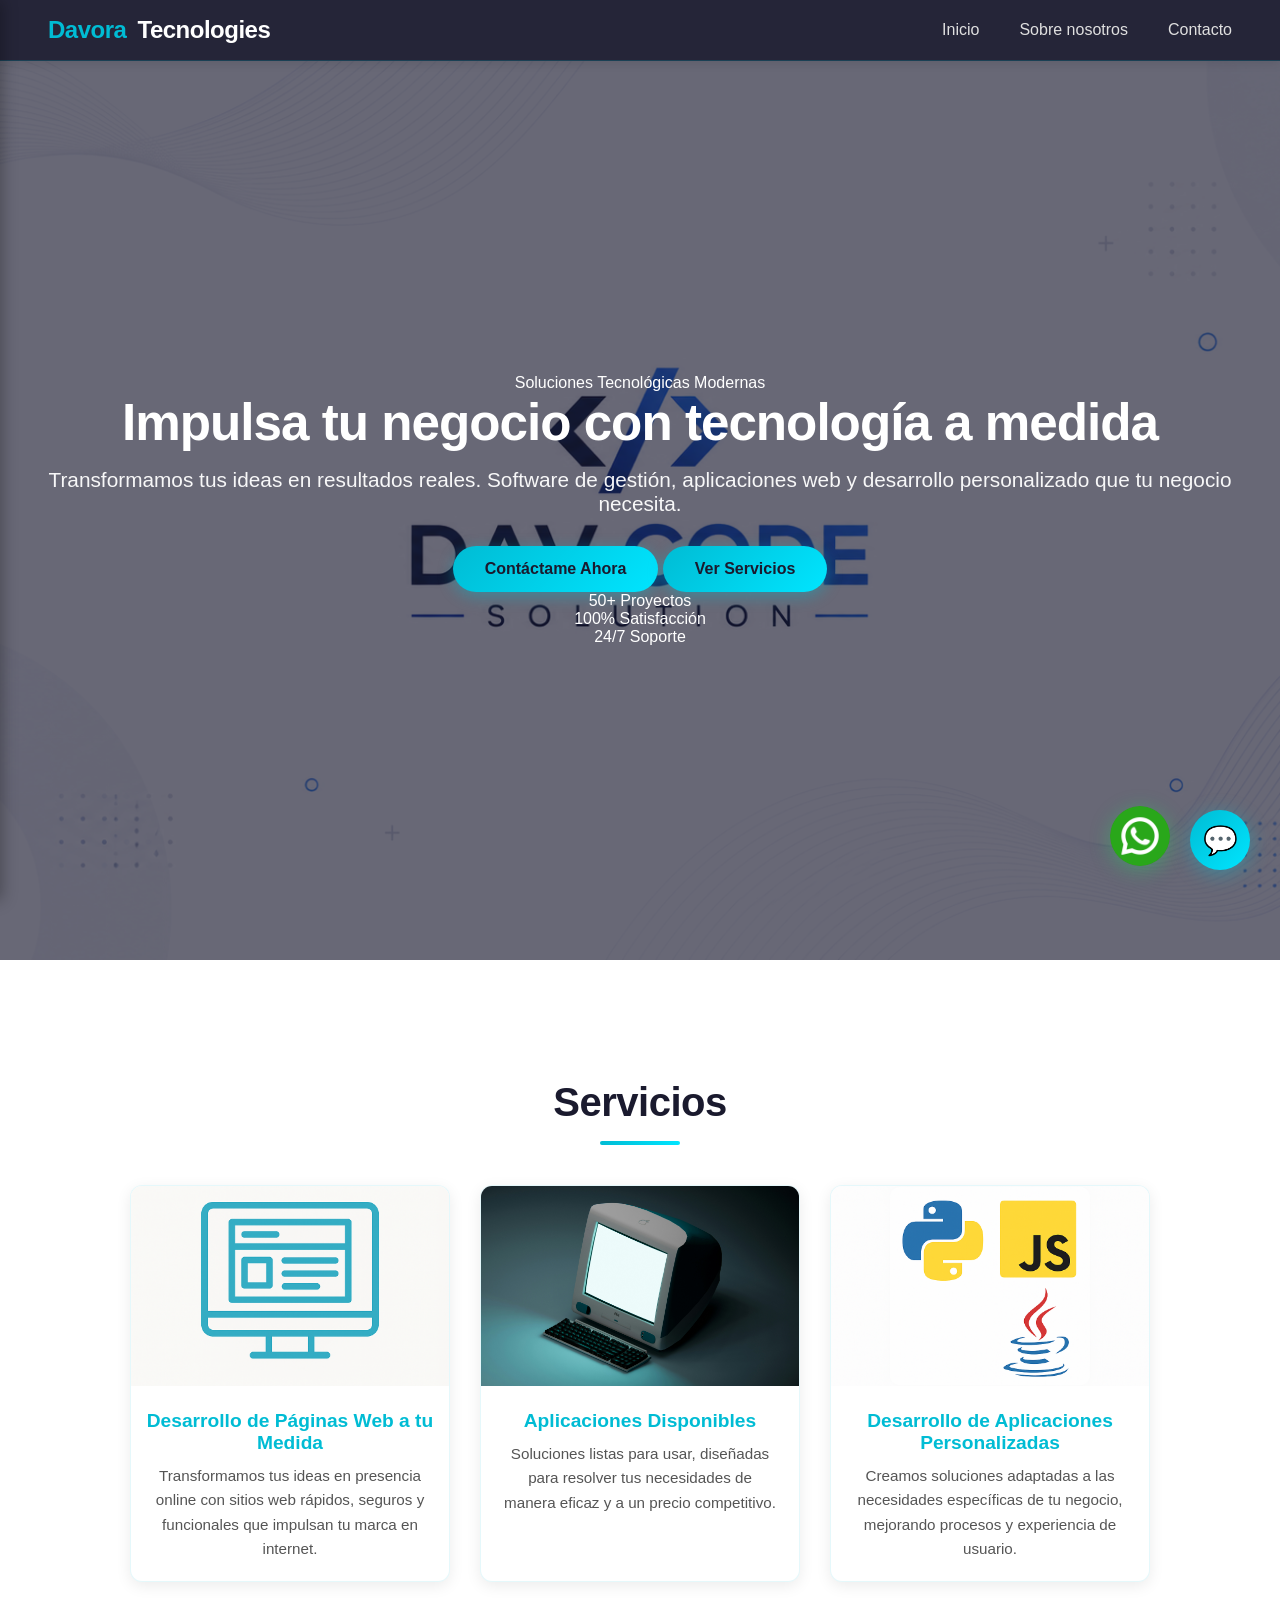
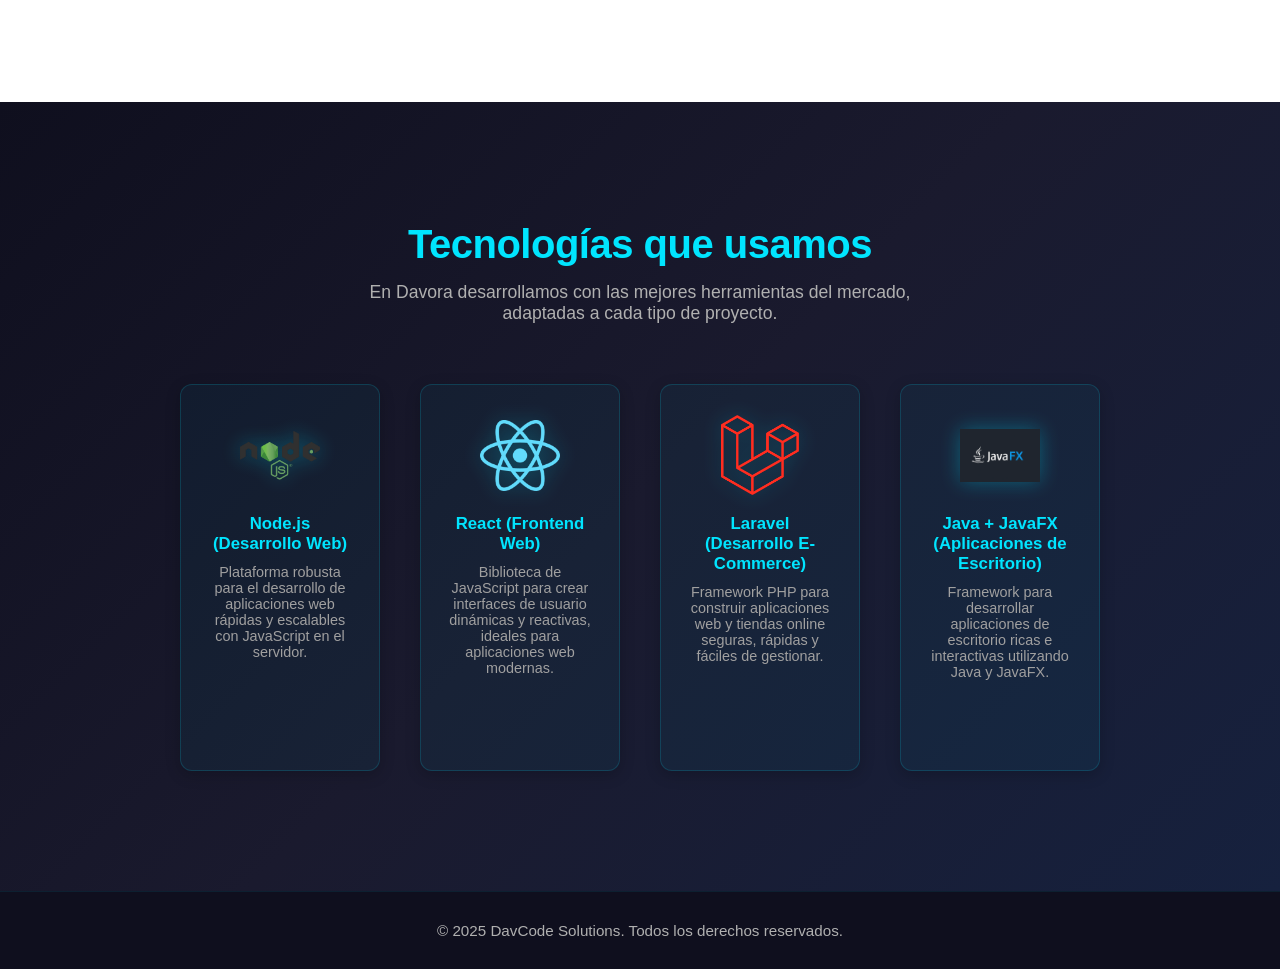
==== commit 44bb2053: "cambios ultimos" ====
--- a/index.html
+++ b/index.html
@@ -4,31 +4,84 @@
   <meta charset="UTF-8" />
   <meta name="viewport" content="width=device-width, initial-scale=1" />
   <link rel="icon" href="img/favicon.png" type="image/x-icon">
-  <title>DavCode Solutions - Innovación y Desarrollo Tecnológico</title>
+  <title>Davora Tecnologies - Innovación y Desarrollo Tecnológico</title>
   <link rel="stylesheet" href="css/style.css" />
   <script defer src="js/script.js"></script>
 </head>
 <body>
 
+  <!-- 🔹 SIDEBAR -->
+  <aside class="sidebar" id="sidebar">
+    <div class="sidebar-content">
+      <nav class="sidebar-nav">
+        <a href="#inicio" class="sidebar-link active">
+          <span class="sidebar-icon">🏠</span>
+          <span class="sidebar-text">Inicio</span>
+        </a>
+        <a href="#servicios" class="sidebar-link">
+          <span class="sidebar-icon">⚙️</span>
+          <span class="sidebar-text">Servicios</span>
+        </a>
+        <a href="#tecnologias" class="sidebar-link">
+          <span class="sidebar-icon">💻</span>
+          <span class="sidebar-text">Tecnologías</span>
+        </a>
+        <a href="sobre-mi.html" class="sidebar-link">
+          <span class="sidebar-icon">👤</span>
+          <span class="sidebar-text">Sobre nosotros</span>
+        </a>
+        <a href="contacto.html" class="sidebar-link">
+          <span class="sidebar-icon">📞</span>
+          <span class="sidebar-text">Contacto</span>
+        </a>
+      </nav>
+    </div>
+  </aside>
+
   <!-- 🔹 HEADER -->
   <header class="header">
     <nav class="navbar">
-      <div class="logo">DavCode <span>Solutions</span></div>
+      <div class="navbar-brand">
+        <button class="sidebar-toggle" id="sidebarToggle">
+          <span></span>
+          <span></span>
+          <span></span>
+        </button>
+        <div class="logo">Davora <span>Tecnologies</span></div>
+      </div>
       <ul class="nav-links">
         <li><a href="#inicio">Inicio</a></li>
-        <li><a href="sobre-mi.html" >Sobre nosotros</a></li>
-        <li><a href="contacto.html" >Contacto</a></li>
+        <li><a href="sobre-mi.html">Sobre nosotros</a></li>
+        <li><a href="contacto.html">Contacto</a></li>
       </ul>
     </nav>
   </header>
 
   <!-- 🔹 HERO -->
-  <section id="inicio" class="hero">
+    <section id="inicio" class="hero">
     <div class="hero-overlay"></div>
-    <div class="hero-content fade-in">
-      <h1 class="slide-down">Impulsa tu negocio con soluciones tecnológicas a medida</h1>
-      <p class="fade-in-delay">Transformamos tus ideas en resultados reales con software de gestión, aplicaciones y desarrollo web personalizado.</p>
-      <a href="contacto.html" class="btn pulse">Contáctame</a>
+    <div class="hero-content">
+      <div class="hero-badge">Soluciones Tecnológicas Modernas</div>
+      <h1 class="hero-title">Impulsa tu negocio con <span class="highlight">tecnología a medida</span></h1>
+      <p class="hero-subtitle">Transformamos tus ideas en resultados reales. Software de gestión, aplicaciones web y desarrollo personalizado que tu negocio necesita.</p>
+      <div class="hero-buttons">
+        <a href="contacto.html" class="btn btn-primary">Contáctame Ahora</a>
+        <a href="#servicios" class="btn btn-secondary">Ver Servicios</a>
+      </div>
+      <div class="hero-stats">
+        <div class="stat">
+          <span class="stat-number">50+</span>
+          <span class="stat-label">Proyectos</span>
+        </div>
+        <div class="stat">
+          <span class="stat-number">100%</span>
+          <span class="stat-label">Satisfacción</span>
+        </div>
+        <div class="stat">
+          <span class="stat-number">24/7</span>
+          <span class="stat-label">Soporte</span>
+        </div>
+      </div>
     </div>
   </section>
 
@@ -59,70 +112,99 @@
       </div>
     </div>
   </section>
+
   <!-- ===== TECNOLOGÍAS ===== -->
-<section class="tecnologias" id="tecnologias">
-  <h2>Tecnologías que usamos</h2>
-  <p>En DavCode Solutions desarrollamos con las mejores herramientas del mercado, adaptadas a cada tipo de proyecto.</p>
-
-  <div class="tecnologias-container">
-
-<div class="tech-card">
-  <img src="img/nodejs.png" alt="Node.js Logo">
-  <h3>Node.js (Desarrollo Web)</h3>
-  <p>Plataforma robusta para el desarrollo de aplicaciones web rápidas y escalables con JavaScript en el servidor.</p>
-</div>
-
-<div class="tech-card">
-  <img src="img/react.png" alt="React Logo">
-  <h3>React (Frontend Web)</h3>
-  <p>Biblioteca de JavaScript para crear interfaces de usuario dinámicas y reactivas, ideales para aplicaciones web modernas.</p>
-</div>
-
-<div  class="tech-card">
-  <img src="img/laravel.png" alt="Laravel Logo">
-  <h3>Laravel (Desarrollo E-Commerce)</h3>
-  <p>Framework PHP para construir aplicaciones web y tiendas online seguras, rápidas y fáciles de gestionar.</p>
-</div>
-
-<div class="tech-card">
-  <img src="img/javafx.png" alt="Vaadin Logo">
-  <h3>Java + JavaFX (Aplicaciones de Escritorio)</h3>
-  <p>Framework para desarrollar aplicaciones de escritorio ricas e interactivas utilizando Java y JavaFX.</p>
-</div>
-
-  </div>
-</section>
-
+  <section class="tecnologias" id="tecnologias">
+    <h2>Tecnologías que usamos</h2>
+    <p>En Davora desarrollamos con las mejores herramientas del mercado, adaptadas a cada tipo de proyecto.</p>
+
+    <div class="tecnologias-container">
+      <div class="tech-card">
+        <img src="img/nodejs.png" alt="Node.js Logo">
+        <h3>Node.js (Desarrollo Web)</h3>
+        <p>Plataforma robusta para el desarrollo de aplicaciones web rápidas y escalables con JavaScript en el servidor.</p>
+      </div>
+
+      <div class="tech-card">
+        <img src="img/react.png" alt="React Logo">
+        <h3>React (Frontend Web)</h3>
+        <p>Biblioteca de JavaScript para crear interfaces de usuario dinámicas y reactivas, ideales para aplicaciones web modernas.</p>
+      </div>
+
+      <div class="tech-card">
+        <img src="img/laravel.png" alt="Laravel Logo">
+        <h3>Laravel (Desarrollo E-Commerce)</h3>
+        <p>Framework PHP para construir aplicaciones web y tiendas online seguras, rápidas y fáciles de gestionar.</p>
+      </div>
+
+      <div class="tech-card">
+        <img src="img/javafx.png" alt="Vaadin Logo">
+        <h3>Java + JavaFX (Aplicaciones de Escritorio)</h3>
+        <p>Framework para desarrollar aplicaciones de escritorio ricas e interactivas utilizando Java y JavaFX.</p>
+      </div>
+    </div>
+  </section>
 
   <!-- 🔹 FOOTER -->
   <footer class="footer">
     <p>© 2025 DavCode Solutions. Todos los derechos reservados.</p>
   </footer>
-<!-- 🔹 CHATBOT -->
-<div class="chatbot-container" id="chatbot">
-  <div class="chatbot-header">
-    <h3>🤖 DavBot</h3>
-    <button id="closeChat">&times;</button>
+
+  <!-- 🔹 CHATBOT -->
+  <div class="chatbot-container" id="chatbot">
+    <div class="chatbot-header">
+      <h3>🤖 DavBot</h3>
+      <button id="closeChat">&times;</button>
+    </div>
+    <div class="chatbot-body" id="chatBody">
+      <p class="bot-text">¡Hola! 👋 Soy <b>DavBot</b> de Davora. ¿En qué puedo ayudarte hoy?</p>
+      <div class="options">
+        <button class="option-btn">¿Por qué comprar con Davora Software?</button>
+        <button class="option-btn">¿Cuánto tarda un desarrollo?</button>
+        <button class="option-btn">¿Qué tipos de software hacen?</button>
+        <button class="option-btn">¿Puedo solicitar una demo?</button>
+      </div>
+    </div>
   </div>
-  <div class="chatbot-body" id="chatBody">
-    <p class="bot-text">¡Hola! 👋 Soy <b>DavBot</b> de DavCode Solutions. ¿En qué puedo ayudarte hoy?</p>
-    <div class="options">
-      <button class="option-btn">¿Por qué comprar con DavCode Solutions?</button>
-      <button class="option-btn">¿Cuánto tarda un desarrollo?</button>
-      <button class="option-btn">¿Qué tipos de software hacen?</button>
-      <button class="option-btn">¿Puedo solicitar una demo?</button>
-    </div>
-  </div>
-</div>
-
-<!-- 🔹 BOTÓN FLOTANTE -->
-<button class="chat-toggle" id="openChat">💬</button>
-
-<!-- 🔹 BOTÓN WHATSAPP -->
-<a href="https://wa.me/573107864885" class="whatsapp-float" target="_blank" title="Chatea con nosotros en WhatsApp">
-  <img src="img/whatsapp.png" alt="WhatsApp" class="whatsapp-icon">
-</a>
-
+
+  <!-- 🔹 BOTÓN FLOTANTE -->
+  <button class="chat-toggle" id="openChat">💬</button>
+
+  <!-- 🔹 BOTÓN WHATSAPP -->
+  <a href="https://wa.me/573107864885" class="whatsapp-float" target="_blank" title="Chatea con nosotros en WhatsApp">
+    <img src="img/whatsapp.png" alt="WhatsApp" class="whatsapp-icon">
+  </a>
+
+  <script>
+    // Sidebar Toggle
+    const sidebar = document.getElementById('sidebar');
+    const sidebarToggle = document.getElementById('sidebarToggle');
+    
+    sidebarToggle.addEventListener('click', () => {
+      sidebar.classList.toggle('active');
+    });
+
+    // Cerrar sidebar al hacer click en un link
+    document.querySelectorAll('.sidebar-link').forEach(link => {
+      link.addEventListener('click', () => {
+        sidebar.classList.remove('active');
+      });
+    });
+
+    // Sidebar auto-hide cuando no hay mouse cerca
+    let sidebarTimeout;
+    document.addEventListener('mousemove', (e) => {
+      if (sidebar.classList.contains('active')) {
+        clearTimeout(sidebarTimeout);
+        
+        if (e.clientX > 250) {
+          sidebarTimeout = setTimeout(() => {
+            sidebar.classList.remove('active');
+          }, 3000);
+        }
+      }
+    });
+  </script>
 
 </body>
 </html>
--- a/css/style.css
+++ b/css/style.css
@@ -3,7 +3,7 @@
   margin: 0;
   padding: 0;
   box-sizing: border-box;
-  font-family: 'Segoe UI', sans-serif;
+  font-family: 'Segoe UI', 'Helvetica Neue', sans-serif;
 }
 
 body {
@@ -13,14 +13,86 @@
   overflow-x: hidden;
 }
 
+/* ===== SIDEBAR (LATERAL) ===== */
+.sidebar {
+  position: fixed;
+  left: -280px;
+  top: 0;
+  width: 280px;
+  height: 100vh;
+  background: linear-gradient(135deg, #1a1a2e 0%, #16213e 100%);
+  backdrop-filter: blur(10px);
+  z-index: 999;
+  transition: left 0.4s cubic-bezier(0.4, 0, 0.2, 1);
+  box-shadow: 2px 0 15px rgba(0, 0, 0, 0.3);
+  padding-top: 80px;
+  overflow-y: auto;
+}
+
+.sidebar.active {
+  left: 0;
+}
+
+.sidebar-content {
+  padding: 20px 0;
+}
+
+.sidebar-nav {
+  display: flex;
+  flex-direction: column;
+  gap: 0;
+}
+
+.sidebar-link {
+  display: flex;
+  align-items: center;
+  gap: 15px;
+  padding: 15px 25px;
+  color: #e0e0e0;
+  text-decoration: none;
+  transition: all 0.3s ease;
+  border-left: 4px solid transparent;
+  position: relative;
+}
+
+.sidebar-link:hover {
+  background: rgba(0, 188, 212, 0.1);
+  color: #00bcd4;
+  border-left-color: #00bcd4;
+  padding-left: 35px;
+}
+
+.sidebar-link.active {
+  background: rgba(0, 188, 212, 0.15);
+  color: #00bcd4;
+  border-left-color: #00bcd4;
+}
+
+.sidebar-icon {
+  font-size: 1.3em;
+  min-width: 25px;
+  transition: transform 0.3s ease;
+}
+
+.sidebar-link:hover .sidebar-icon {
+  transform: scale(1.2);
+}
+
+.sidebar-text {
+  font-weight: 500;
+  font-size: 0.95em;
+}
+
 /* ===== HEADER ===== */
 .header {
-  background: rgba(0,0,0,0.9);
-  backdrop-filter: blur(8px);
+  background: rgba(26, 26, 46, 0.95);
+  backdrop-filter: blur(10px);
   position: fixed;
   width: 100%;
   top: 0;
   z-index: 100;
+  border-bottom: 1px solid rgba(0, 188, 212, 0.2);
+  box-shadow: 0 2px 10px rgba(0, 0, 0, 0.1);
 }
 
 .navbar {
@@ -28,27 +100,93 @@
   justify-content: space-between;
   align-items: center;
   padding: 1em 3em;
+  max-width: 1400px;
+  margin: 0 auto;
+  width: 100%;
+}
+
+.navbar-brand {
+  display: flex;
+  align-items: center;
+  gap: 20px;
+}
+
+.sidebar-toggle {
+  display: none;
+  background: none;
+  border: none;
+  cursor: pointer;
+  width: 30px;
+  height: 24px;
+  flex-direction: column;
+  justify-content: space-between;
+  padding: 5px 0;
+}
+
+.sidebar-toggle span {
+  width: 100%;
+  height: 2.5px;
+  background: #00bcd4;
+  border-radius: 2px;
+  transition: all 0.3s ease;
+}
+
+.sidebar-toggle:hover span {
+  background: #00e5ff;
 }
 
 .logo {
-  color: #fff;
-  font-size: 1.4em;
-  font-weight: bold;
-}
-.logo span { color: #00bcd4; }
+  color: #00bcd4;
+  font-size: 1.5em;
+  font-weight: 800;
+  letter-spacing: -0.5px;
+  transition: all 0.3s ease;
+}
+
+.logo:hover {
+  color: #00e5ff;
+  text-shadow: 0 0 10px rgba(0, 188, 212, 0.5);
+}
+
+.logo span {
+  color: #ffffff;
+  font-weight: 600;
+  margin-left: 5px;
+}
 
 .nav-links {
   list-style: none;
   display: flex;
-  gap: 1.5em;
+  gap: 2.5em;
 }
 
 .nav-links a {
-  color: #fff;
+  color: #e0e0e0;
   text-decoration: none;
-  transition: color 0.3s;
-}
-.nav-links a:hover { color: #00bcd4; }
+  transition: all 0.3s ease;
+  font-weight: 500;
+  position: relative;
+  padding: 8px 0;
+}
+
+.nav-links a::after {
+  content: '';
+  position: absolute;
+  bottom: 0;
+  left: 0;
+  width: 0;
+  height: 2px;
+  background: linear-gradient(90deg, #00bcd4, #00e5ff);
+  transition: width 0.3s ease;
+}
+
+.nav-links a:hover {
+  color: #00bcd4;
+}
+
+.nav-links a:hover::after {
+  width: 100%;
+}
 
 /* ===== HERO (OPTIMIZADO) ===== */
 .hero {
@@ -60,14 +198,15 @@
   justify-content: center;
   text-align: center;
   color: white;
+  margin-top: 60px;
 }
 
 .hero-overlay {
   position: absolute;
   width: 100%;
   height: 100%;
-  background: rgba(0,0,0,0.6);
-  backdrop-filter: none; /* se quita el blur */
+  background: rgba(26, 26, 46, 0.65);
+  backdrop-filter: none;
 }
 
 .hero-content {
@@ -80,112 +219,151 @@
 .hero-content h1,
 .hero-content p,
 .btn {
-  transition: none; /* sin animación inicial */
+  transition: none;
 }
 
 .hero-content h1 {
-  font-size: 2.8em;
-  margin-bottom: 10px;
+  font-size: 3.2em;
+  margin-bottom: 15px;
+  font-weight: 800;
+  letter-spacing: -1px;
+  line-height: 1.2;
 }
 
 .hero-content p {
-  font-size: 1.2em;
-  margin-bottom: 20px;
+  font-size: 1.3em;
+  margin-bottom: 30px;
+  font-weight: 300;
+  opacity: 0.95;
 }
 
 .btn {
-  background-color: #00bcd4;
-  color: white;
-  padding: 12px 24px;
-  border-radius: 8px;
+  background: linear-gradient(135deg, #00bcd4, #00e5ff);
+  color: #1a1a2e;
+  padding: 14px 32px;
+  border-radius: 50px;
   text-decoration: none;
-}
+  font-weight: 700;
+  border: none;
+  cursor: pointer;
+  transition: all 0.3s ease;
+  box-shadow: 0 4px 15px rgba(0, 188, 212, 0.4);
+  display: inline-block;
+}
+
 .btn:hover {
-  background-color: #0097a7;
-  transform: scale(1.05);
-  transition: transform 0.3s, background-color 0.3s;
+  transform: translateY(-3px);
+  box-shadow: 0 8px 25px rgba(0, 188, 212, 0.6);
+  background: linear-gradient(135deg, #00e5ff, #00bcd4);
+}
+
+.btn:active {
+  transform: translateY(-1px);
 }
 
 /* ===== SERVICIOS ===== */
 .servicios {
-  padding: 100px 40px;
+  padding: 120px 40px;
   text-align: center;
+  background-color: #ffffff;
 }
 
 .section-title {
-  font-size: 2.2em;
-  color: #111;
-  margin-bottom: 50px;
+  font-size: 2.5em;
+  color: #1a1a2e;
+  margin-bottom: 60px;
   position: relative;
-}
+  font-weight: 800;
+  letter-spacing: -0.5px;
+}
+
 .section-title::after {
   content: '';
   position: absolute;
-  width: 60px;
+  width: 80px;
   height: 4px;
-  background: #00bcd4;
-  bottom: -10px;
+  background: linear-gradient(90deg, #00bcd4, #00e5ff);
+  bottom: -20px;
   left: 50%;
   transform: translateX(-50%);
+  border-radius: 2px;
 }
 
 .servicios-container {
   display: flex;
   flex-wrap: wrap;
-  gap: 25px;
+  gap: 30px;
   justify-content: center;
+  max-width: 1200px;
+  margin: 0 auto;
 }
 
 .servicio {
-  background: #fff;
-  border-radius: 16px;
+  background: #ffffff;
+  border-radius: 12px;
   overflow: hidden;
   width: 320px;
-  box-shadow: 0 4px 10px rgba(0,0,0,0.1);
-  transition: transform 0.4s ease, box-shadow 0.4s ease;
+  box-shadow: 0 4px 15px rgba(0, 0, 0, 0.08);
+  transition: all 0.4s cubic-bezier(0.4, 0, 0.2, 1);
   cursor: pointer;
-}
+  border: 1px solid rgba(0, 188, 212, 0.1);
+}
+
 .servicio img {
   width: 100%;
   height: 200px;
   object-fit: cover;
   transition: transform 0.4s ease;
 }
+
 .servicio:hover {
-  transform: translateY(-10px);
-  box-shadow: 0 10px 25px rgba(0,0,0,0.15);
-}
-.servicio:hover img { transform: scale(1.1); }
+  transform: translateY(-12px);
+  box-shadow: 0 15px 40px rgba(0, 188, 212, 0.2);
+  border-color: rgba(0, 188, 212, 0.4);
+}
+
+.servicio:hover img {
+  transform: scale(1.1);
+}
 
 .servicio h3 {
   color: #00bcd4;
-  margin: 15px 0 10px;
-}
+  margin: 20px 0 10px;
+  font-size: 1.2em;
+  font-weight: 700;
+}
+
 .servicio p {
-  padding: 0 15px 15px;
-  color: #444;
+  padding: 0 20px 20px;
+  color: #555;
   font-size: 0.95em;
-  line-height: 1.5;
+  line-height: 1.6;
+  font-weight: 400;
 }
 
 /* ===== TECNOLOGÍAS ===== */
 .tecnologias {
-  padding: 100px 40px;
-  background: linear-gradient(135deg, #0d1117, #1a1f24);
+  padding: 120px 40px;
+  background: linear-gradient(135deg, #0f0f1e 0%, #1a1a2e 50%, #16213e 100%);
   color: white;
   text-align: center;
 }
 
 .tecnologias h2 {
-  font-size: 2.2em;
-  margin-bottom: 10px;
-  color: #00bcd4;
+  font-size: 2.5em;
+  margin-bottom: 15px;
+  color: #00e5ff;
+  font-weight: 800;
+  letter-spacing: -0.5px;
 }
 
 .tecnologias p {
-  color: #ccc;
-  margin-bottom: 50px;
+  color: #b0b0b0;
+  margin-bottom: 60px;
   font-size: 1.1em;
+  max-width: 600px;
+  margin-left: auto;
+  margin-right: auto;
 }
 
 .tecnologias-container {
@@ -193,62 +371,78 @@
   flex-wrap: wrap;
   justify-content: center;
   gap: 40px;
+  max-width: 1200px;
+  margin: 0 auto;
 }
 
 .tech-card {
-  background: rgba(255, 255, 255, 0.05);
-  border-radius: 16px;
-  padding: 25px;
-  width: 180px;
-  transition: transform 0.4s ease, box-shadow 0.4s ease;
-  box-shadow: 0 5px 15px rgba(0,0,0,0.3);
+  background: rgba(0, 188, 212, 0.05);
+  border-radius: 12px;
+  padding: 30px 25px;
+  width: 200px;
+  transition: all 0.4s cubic-bezier(0.4, 0, 0.2, 1);
+  box-shadow: 0 4px 15px rgba(0, 0, 0, 0.2);
   cursor: pointer;
+  border: 1px solid rgba(0, 188, 212, 0.2);
+  position: relative;
+  overflow: hidden;
+}
+
+.tech-card::before {
+  content: '';
+  position: absolute;
+  top: 0;
+  left: -100%;
+  width: 100%;
+  height: 100%;
+  background: linear-gradient(90deg, transparent, rgba(0, 188, 212, 0.2), transparent);
+  transition: left 0.6s ease;
+}
+
+.tech-card:hover::before {
+  left: 100%;
 }
 
 .tech-card img {
   width: 80px;
   height: 80px;
   object-fit: contain;
-  filter: drop-shadow(0 0 10px #00bcd4);
-  transition: transform 0.4s ease, filter 0.4s ease;
+  filter: drop-shadow(0 0 10px rgba(0, 188, 212, 0.4));
+  transition: all 0.4s ease;
+  position: relative;
+  z-index: 1;
 }
 
 .tech-card h3 {
   margin-top: 15px;
-  color: #00bcd4;
-  font-weight: 600;
-  font-size: 1.1em;
+  color: #00e5ff;
+  font-weight: 700;
+  font-size: 1.05em;
+  position: relative;
+  z-index: 1;
+}
+
+.tech-card p {
+  font-size: 0.9em;
+  color: #a0a0a0;
+  margin-top: 10px;
+  position: relative;
+  z-index: 1;
 }
 
 .tech-card:hover {
-  transform: translateY(-10px) scale(1.05);
-  box-shadow: 0 8px 25px rgba(0, 188, 212, 0.4);
+  transform: translateY(-15px) scale(1.05);
+  box-shadow: 0 20px 40px rgba(0, 188, 212, 0.3);
+  background: rgba(0, 188, 212, 0.1);
+  border-color: rgba(0, 188, 212, 0.5);
 }
 
 .tech-card:hover img {
-  transform: rotate(10deg) scale(1.2);
-  filter: drop-shadow(0 0 15px #00e5ff);
-}
-
-/* ===== FOOTER ===== */
-.footer {
-  background-color: #111;
-  color: white;
-  text-align: center;
-  padding: 20px;
-  font-size: 0.9em;
-  margin-top: 50px;
-}
-
-/* ===== RESPONSIVE ===== */
-@media (max-width: 768px) {
-  .navbar { padding: 1em; }
-  .nav-links { gap: 1em; font-size: 0.9em; }
-  .hero-content h1 { font-size: 1.9em; }
-  .servicios-container { flex-direction: column; align-items: center; }
-}
-
-/* ===== DETALLE DE TECNOLOGÍA ===== */
+  transform: rotate(10deg) scale(1.25);
+  filter: drop-shadow(0 0 20px rgba(0, 229, 255, 0.8));
+}
+
+/* ===== TECH INFO PAGE ===== */
 .tech-info {
   padding: 100px 40px;
   max-width: 800px;
@@ -283,37 +477,63 @@
 .tech-info .btn {
   margin-top: 40px;
   display: inline-block;
-  background: #00bcd4;
-  padding: 10px 25px;
-  border-radius: 25px;
-  color: white;
+  background: linear-gradient(135deg, #00bcd4, #00e5ff);
+  padding: 12px 30px;
+  border-radius: 50px;
+  color: #1a1a2e;
   text-decoration: none;
-  transition: 0.3s;
-}
+  transition: all 0.3s;
+}
+
 .tech-info .btn:hover {
-  background: #0097a7;
-  transform: scale(1.05);
-}
+  transform: translateY(-3px);
+  box-shadow: 0 8px 25px rgba(0, 188, 212, 0.5);
+}
+
+/* ===== FOOTER ===== */
+.footer {
+  background-color: #0f0f1e;
+  color: #b0b0b0;
+  text-align: center;
+  padding: 30px 20px;
+  font-size: 0.95em;
+  border-top: 1px solid rgba(0, 188, 212, 0.1);
+}
+
+.footer p {
+  transition: color 0.3s ease;
+}
+
+.footer:hover p {
+  color: #00bcd4;
+}
+
 /* ===== CHATBOT ===== */
 .chat-toggle {
   position: fixed;
-  bottom: 25px;
-  right: 25px;
-  background-color: #111;
-  color: #fff;
+  bottom: 30px;
+  right: 30px;
+  background: linear-gradient(135deg, #00bcd4, #00e5ff);
+  color: #1a1a2e;
   border: none;
   border-radius: 50%;
   width: 60px;
   height: 60px;
   font-size: 28px;
   cursor: pointer;
-  box-shadow: 0 4px 10px rgba(0,0,0,0.3);
-  transition: transform 0.2s ease;
+  box-shadow: 0 4px 20px rgba(0, 188, 212, 0.4);
+  transition: all 0.3s ease;
   z-index: 1000;
+  font-weight: bold;
 }
 
 .chat-toggle:hover {
-  transform: scale(1.1);
+  transform: scale(1.15);
+  box-shadow: 0 8px 30px rgba(0, 188, 212, 0.6);
+}
+
+.chat-toggle:active {
+  transform: scale(1.05);
 }
 
 /* Ventana del chatbot */
@@ -322,91 +542,743 @@
   position: fixed;
   bottom: 100px;
   right: 30px;
-  width: 300px;
-  background: #fff;
-  border-radius: 12px;
-  box-shadow: 0 4px 15px rgba(0,0,0,0.3);
+  width: 340px;
+  background: #ffffff;
+  border-radius: 16px;
+  box-shadow: 0 10px 40px rgba(0, 0, 0, 0.2);
   overflow: hidden;
   z-index: 999;
-  animation: fadeIn 0.3s ease;
+  animation: slideUp 0.3s cubic-bezier(0.4, 0, 0.2, 1);
+  border: 1px solid rgba(0, 188, 212, 0.1);
 }
 
 .chatbot-header {
-  background: #111;
+  background: linear-gradient(135deg, #1a1a2e, #16213e);
   color: #fff;
-  padding: 12px;
+  padding: 16px;
   display: flex;
   justify-content: space-between;
   align-items: center;
+  border-bottom: 2px solid rgba(0, 188, 212, 0.2);
 }
 
 .chatbot-header h3 {
   margin: 0;
   font-size: 16px;
+  font-weight: 700;
+}
+
+#closeChat {
+  background: none;
+  border: none;
+  color: #00bcd4;
+  font-size: 24px;
+  cursor: pointer;
+  transition: all 0.2s ease;
+}
+
+#closeChat:hover {
+  color: #00e5ff;
+  transform: rotate(90deg);
 }
 
 .chatbot-body {
-  padding: 10px;
-  max-height: 300px;
+  padding: 15px;
+  max-height: 350px;
   overflow-y: auto;
-  font-family: "Poppins", sans-serif;
+  font-family: "Segoe UI", sans-serif;
   font-size: 14px;
 }
 
 .bot-text {
-  background: #f1f1f1;
-  padding: 8px 12px;
-  border-radius: 10px;
-  margin-bottom: 10px;
+  background: #f0f0f0;
+  padding: 10px 14px;
+  border-radius: 12px;
+  margin-bottom: 12px;
+  color: #333;
+  line-height: 1.4;
+}
+
+.options {
+  display: flex;
+  flex-direction: column;
+  gap: 8px;
+  margin-top: 10px;
 }
 
 .option-btn {
   display: block;
   width: 100%;
-  margin: 5px 0;
-  padding: 8px;
-  border: none;
+  padding: 10px 12px;
+  border: 1px solid rgba(0, 188, 212, 0.3);
   border-radius: 8px;
-  background-color: #111;
-  color: white;
+  background-color: #f8f8f8;
+  color: #333;
   cursor: pointer;
-  transition: background 0.3s;
+  transition: all 0.2s ease;
+  font-size: 0.9em;
+  font-weight: 500;
 }
 
 .option-btn:hover {
-  background-color: #333;
+  background-color: rgba(0, 188, 212, 0.1);
+  border-color: #00bcd4;
+  color: #00bcd4;
+  transform: translateX(5px);
 }
 
 .user-text {
   text-align: right;
-  background: #dcf8c6;
-  padding: 8px 12px;
-  border-radius: 10px;
-  margin: 8px 0;
-}
-
-@keyframes fadeIn {
-  from { opacity: 0; transform: translateY(20px); }
-  to { opacity: 1; transform: translateY(0); }
+  background: linear-gradient(135deg, #00bcd4, #00e5ff);
+  color: #1a1a2e;
+  padding: 10px 14px;
+  border-radius: 12px;
+  margin: 12px 0;
+  font-weight: 500;
+  line-height: 1.4;
+}
+
+@keyframes slideUp {
+  from {
+    opacity: 0;
+    transform: translateY(20px);
+  }
+  to {
+    opacity: 1;
+    transform: translateY(0);
+  }
 }
 
 /* ===== BOTÓN WHATSAPP ===== */
 .whatsapp-float {
   position: fixed;
-  bottom: 25px;          /* posición vertical (ajústala si se cruza con el chat) */
-  right: 100px;          /* un poco a la izquierda del chat 💬 */
+  bottom: 30px;
+  right: 110px;
   z-index: 1000;
-  transition: transform 0.2s ease;
+  transition: all 0.3s ease;
 }
 
 .whatsapp-float:hover {
-  transform: scale(1.1);
+  transform: scale(1.15);
 }
 
 .whatsapp-icon {
   width: 60px;
   height: 60px;
   border-radius: 50%;
-  box-shadow: 0 4px 10px rgba(0,0,0,0.3);
-}
-
+  box-shadow: 0 4px 20px rgba(37, 211, 102, 0.4);
+  transition: all 0.3s ease;
+}
+
+.whatsapp-float:hover .whatsapp-icon {
+  box-shadow: 0 8px 30px rgba(37, 211, 102, 0.6);
+}
+
+/* ===== ANIMACIONES ===== */
+.fade-up {
+  opacity: 0;
+  transform: translateY(30px);
+}
+
+.fade-up.visible,
+.fade-in.visible {
+  animation: fadeUpIn 0.6s ease forwards;
+}
+
+.fade-up.delay-1 {
+  animation-delay: 0.1s;
+}
+
+.fade-up.delay-2 {
+  animation-delay: 0.2s;
+}
+
+@keyframes fadeUpIn {
+  to {
+    opacity: 1;
+    transform: translateY(0);
+  }
+}
+
+.fade-in {
+  opacity: 0;
+}
+
+.pulse {
+  animation: pulse 2s infinite;
+}
+
+@keyframes pulse {
+  0%, 100% {
+    box-shadow: 0 4px 15px rgba(0, 188, 212, 0.4);
+  }
+  50% {
+    box-shadow: 0 4px 25px rgba(0, 188, 212, 0.6);
+  }
+}
+
+/* ===== RESPONSIVE ===== */
+@media (max-width: 1024px) {
+  .navbar {
+    padding: 1em 2em;
+  }
+
+  .nav-links {
+    gap: 1.5em;
+  }
+
+  .servicios {
+    padding: 80px 30px;
+  }
+
+  .servicios-container {
+    gap: 20px;
+  }
+
+  .servicio {
+    width: 280px;
+  }
+
+  .tecnologias {
+    padding: 80px 30px;
+  }
+
+  .tech-card {
+    width: 180px;
+    padding: 20px;
+  }
+}
+
+@media (max-width: 768px) {
+  .navbar {
+    padding: 1em 1.5em;
+    gap: 1em;
+  }
+
+  .sidebar-toggle {
+    display: flex;
+  }
+
+  .nav-links {
+    display: none;
+  }
+
+  .logo {
+    font-size: 1.2em;
+  }
+
+  .hero-content h1 {
+    font-size: 2em;
+  }
+
+  .hero-content p {
+    font-size: 1em;
+  }
+
+  .section-title {
+    font-size: 1.8em;
+  }
+
+  .servicios {
+    padding: 60px 20px;
+  }
+
+  .servicios-container {
+    flex-direction: column;
+    align-items: center;
+  }
+
+  .servicio {
+    width: 100%;
+    max-width: 350px;
+  }
+
+  .tecnologias {
+    padding: 60px 20px;
+  }
+
+  .tecnologias-container {
+    flex-direction: column;
+    align-items: center;
+    gap: 20px;
+  }
+
+  .tech-card {
+    width: 100%;
+    max-width: 280px;
+  }
+
+  .chatbot-container {
+    width: 300px;
+    right: 15px;
+    bottom: 95px;
+  }
+
+  .whatsapp-float {
+    bottom: 100px;
+    right: 15px;
+  }
+
+  .chat-toggle {
+    bottom: 30px;
+    right: 15px;
+  }
+}
+
+@media (max-width: 480px) {
+  .navbar {
+    flex-direction: column;
+    gap: 1em;
+    padding: 1em;
+  }
+
+  .logo {
+    font-size: 1em;
+  }
+
+  .hero {
+    margin-top: 0;
+  }
+
+  .hero-content h1 {
+    font-size: 1.6em;
+  }
+
+  .hero-content p {
+    font-size: 0.9em;
+  }
+
+  .section-title {
+    font-size: 1.5em;
+    margin-bottom: 30px;
+  }
+
+  .servicios {
+    padding: 40px 15px;
+  }
+
+  .servicio {
+    width: 100%;
+  }
+
+  .servicio img {
+    height: 150px;
+  }
+
+  .tecnologias {
+    padding: 40px 15px;
+  }
+
+  .tecnologias h2 {
+    font-size: 1.8em;
+  }
+
+  .tecnologias p {
+    font-size: 0.95em;
+  }
+
+  .tech-card {
+    width: 100%;
+    max-width: 250px;
+  }
+
+  .chatbot-container {
+    width: 280px;
+  }
+
+  .whatsapp-icon,
+  .chat-toggle {
+    width: 50px;
+    height: 50px;
+    font-size: 24px;
+  }
+}
+/* ===== HERO CONTACTO ===== */
+.contact-hero {
+  background: url('../img/hero-bg.jpg') center/cover no-repeat;
+  height: 50vh;
+  min-height: 400px;
+  position: relative;
+  display: flex;
+  align-items: center;
+  justify-content: center;
+  text-align: center;
+  color: white;
+  margin-top: 60px;
+}
+
+.contact-hero .hero-overlay {
+  background: rgba(26, 26, 46, 0.70);
+}
+
+.contact-hero .hero-content {
+  z-index: 1;
+}
+
+.contact-hero .hero-title {
+  font-size: 2.5em;
+  margin-bottom: 20px;
+}
+
+.contact-hero .hero-subtitle {
+  font-size: 1.1em;
+  max-width: 600px;
+}
+
+/* ===== SECCIÓN DE CONTACTO ===== */
+.contact-section {
+  padding: 100px 40px;
+  background: #ffffff;
+  max-width: 1400px;
+  margin: 0 auto;
+}
+
+.contact-container {
+  display: grid;
+  grid-template-columns: 1fr 1fr;
+  gap: 60px;
+  align-items: start;
+}
+
+/* INFO DE CONTACTO */
+.contact-info {
+  background: rgba(26, 26, 46, 0.03);
+  padding: 40px;
+  border-radius: 16px;
+  border: 1px solid rgba(0, 188, 212, 0.1);
+}
+
+.contact-info h2 {
+  font-size: 1.8em;
+  color: #1a1a2e;
+  margin-bottom: 30px;
+  font-weight: 800;
+}
+
+.contact-item {
+  display: flex;
+  gap: 20px;
+  margin-bottom: 30px;
+}
+
+.contact-icon {
+  font-size: 2em;
+  min-width: 50px;
+  text-align: center;
+}
+
+.contact-details h3 {
+  color: #00bcd4;
+  margin-bottom: 8px;
+  font-weight: 700;
+}
+
+.contact-details p {
+  color: #666;
+  line-height: 1.5;
+}
+
+.contact-details a {
+  color: #00bcd4;
+  text-decoration: none;
+  font-weight: 600;
+  transition: all 0.3s ease;
+  display: inline-block;
+}
+
+.contact-details a:hover {
+  color: #00e5ff;
+  transform: translateX(5px);
+}
+
+.social-links {
+  display: flex;
+  gap: 15px;
+  margin-top: 40px;
+  padding-top: 30px;
+  border-top: 1px solid rgba(0, 188, 212, 0.1);
+}
+
+.social-btn {
+  flex: 1;
+  padding: 12px 20px;
+  border-radius: 8px;
+  text-decoration: none;
+  font-weight: 600;
+  text-align: center;
+  transition: all 0.3s ease;
+  border: 2px solid;
+  display: flex;
+  align-items: center;
+  justify-content: center;
+}
+
+.whatsapp-btn {
+  background: #25d366;
+  color: white;
+  border-color: #25d366;
+}
+
+.whatsapp-btn:hover {
+  background: #20ba5a;
+  border-color: #20ba5a;
+  transform: translateY(-3px);
+  box-shadow: 0 4px 15px rgba(37, 211, 102, 0.3);
+}
+
+.email-btn {
+  background: transparent;
+  color: #00bcd4;
+  border-color: #00bcd4;
+}
+
+.email-btn:hover {
+  background: rgba(0, 188, 212, 0.1);
+  border-color: #00e5ff;
+  color: #00e5ff;
+  transform: translateY(-3px);
+}
+
+/* FORMULARIO DE CONTACTO */
+.contact-form {
+  background: rgba(26, 26, 46, 0.03);
+  padding: 40px;
+  border-radius: 16px;
+  border: 1px solid rgba(0, 188, 212, 0.1);
+}
+
+.contact-form h2 {
+  font-size: 1.8em;
+  color: #1a1a2e;
+  margin-bottom: 30px;
+  font-weight: 800;
+}
+
+.form-group {
+  margin-bottom: 20px;
+}
+
+.form-group.full-width {
+  grid-column: 1 / -1;
+}
+
+.form-group input,
+.form-group textarea {
+  width: 100%;
+  padding: 12px 16px;
+  border: 1px solid rgba(0, 188, 212, 0.2);
+  border-radius: 8px;
+  font-size: 1em;
+  font-family: inherit;
+  background: #ffffff;
+  color: #333;
+  transition: all 0.3s ease;
+}
+
+.form-group input::placeholder,
+.form-group textarea::placeholder {
+  color: #999;
+}
+
+.form-group input:focus,
+.form-group textarea:focus {
+  outline: none;
+  border-color: #00bcd4;
+  background: #f8fafb;
+  box-shadow: 0 0 0 3px rgba(0, 188, 212, 0.1);
+}
+
+.form-group textarea {
+  resize: vertical;
+}
+
+.form-label {
+  display: block;
+  font-weight: 600;
+  color: #1a1a2e;
+  margin-bottom: 12px;
+  font-size: 0.95em;
+}
+
+.checkbox-group {
+  display: flex;
+  flex-direction: column;
+  gap: 12px;
+}
+
+.checkbox-item {
+  display: flex;
+  align-items: center;
+  gap: 12px;
+  cursor: pointer;
+  padding: 8px;
+  border-radius: 6px;
+  transition: all 0.2s ease;
+  user-select: none;
+}
+
+.checkbox-item:hover {
+  background: rgba(0, 188, 212, 0.05);
+}
+
+.checkbox-item input[type="checkbox"] {
+  display: none;
+}
+
+.checkbox-custom {
+  width: 20px;
+  height: 20px;
+  border: 2px solid #00bcd4;
+  border-radius: 4px;
+  display: flex;
+  align-items: center;
+  justify-content: center;
+  transition: all 0.3s ease;
+  background: white;
+  flex-shrink: 0;
+}
+
+.checkbox-item input[type="checkbox"]:checked + .checkbox-custom {
+  background: linear-gradient(135deg, #00bcd4, #00e5ff);
+  border-color: #00bcd4;
+}
+
+.checkbox-item input[type="checkbox"]:checked + .checkbox-custom::after {
+  content: '✓';
+  color: white;
+  font-weight: bold;
+  font-size: 0.9em;
+}
+
+.checkbox-item span:last-child {
+  color: #333;
+  font-weight: 500;
+}
+
+.checkbox-item input[type="checkbox"]:checked + .checkbox-custom + span {
+  color: #00bcd4;
+}
+
+.form-group.full-width button {
+  width: 100%;
+  padding: 14px;
+  font-size: 1em;
+  font-weight: 700;
+  margin-top: 10px;
+}
+
+.form-note {
+  text-align: center;
+  color: #999;
+  font-size: 0.85em;
+  margin-top: 15px;
+}
+
+/* ===== SECCIÓN DE BENEFICIOS ===== */
+.contact-benefits {
+  padding: 100px 40px;
+  background: linear-gradient(135deg, #0f0f1e 0%, #1a1a2e 50%, #16213e 100%);
+  text-align: center;
+  color: white;
+}
+
+.contact-benefits .section-title {
+  color: #00e5ff;
+  margin-bottom: 60px;
+}
+
+.benefits-grid {
+  display: grid;
+  grid-template-columns: repeat(auto-fit, minmax(300px, 1fr));
+  gap: 30px;
+  max-width: 1200px;
+  margin: 0 auto;
+}
+
+.benefit-card {
+  background: rgba(0, 188, 212, 0.05);
+  padding: 40px 30px;
+  border-radius: 12px;
+  border: 1px solid rgba(0, 188, 212, 0.2);
+  transition: all 0.4s cubic-bezier(0.4, 0, 0.2, 1);
+  cursor: pointer;
+}
+
+.benefit-icon {
+  font-size: 3em;
+  margin-bottom: 15px;
+}
+
+.benefit-card h3 {
+  font-size: 1.2em;
+  color: #00e5ff;
+  margin-bottom: 12px;
+  font-weight: 700;
+}
+
+.benefit-card p {
+  color: #b0b0b0;
+  line-height: 1.6;
+  font-size: 0.95em;
+}
+
+.benefit-card:hover {
+  transform: translateY(-10px);
+  background: rgba(0, 188, 212, 0.1);
+  border-color: rgba(0, 188, 212, 0.4);
+  box-shadow: 0 10px 30px rgba(0, 188, 212, 0.2);
+}
+
+/* Responsive para contacto */
+@media (max-width: 768px) {
+  .contact-container {
+    grid-template-columns: 1fr;
+    gap: 30px;
+  }
+
+  .contact-info,
+  .contact-form {
+    padding: 30px;
+  }
+
+  .contact-info h2,
+  .contact-form h2 {
+    font-size: 1.5em;
+  }
+
+  .benefits-grid {
+    grid-template-columns: 1fr;
+  }
+}
+
+@media (max-width: 480px) {
+  .contact-info,
+  .contact-form {
+    padding: 20px;
+  }
+
+  .contact-item {
+    gap: 15px;
+  }
+
+  .contact-icon {
+    font-size: 1.5em;
+    min-width: 40px;
+  }
+
+  .social-links {
+    flex-direction: column;
+  }
+
+  .checkbox-group {
+    gap: 10px;
+  }
+
+  .benefit-card {
+    padding: 25px 20px;
+  }
+
+  .contact-benefits .section-title {
+    font-size: 1.4em;
+  }
+}
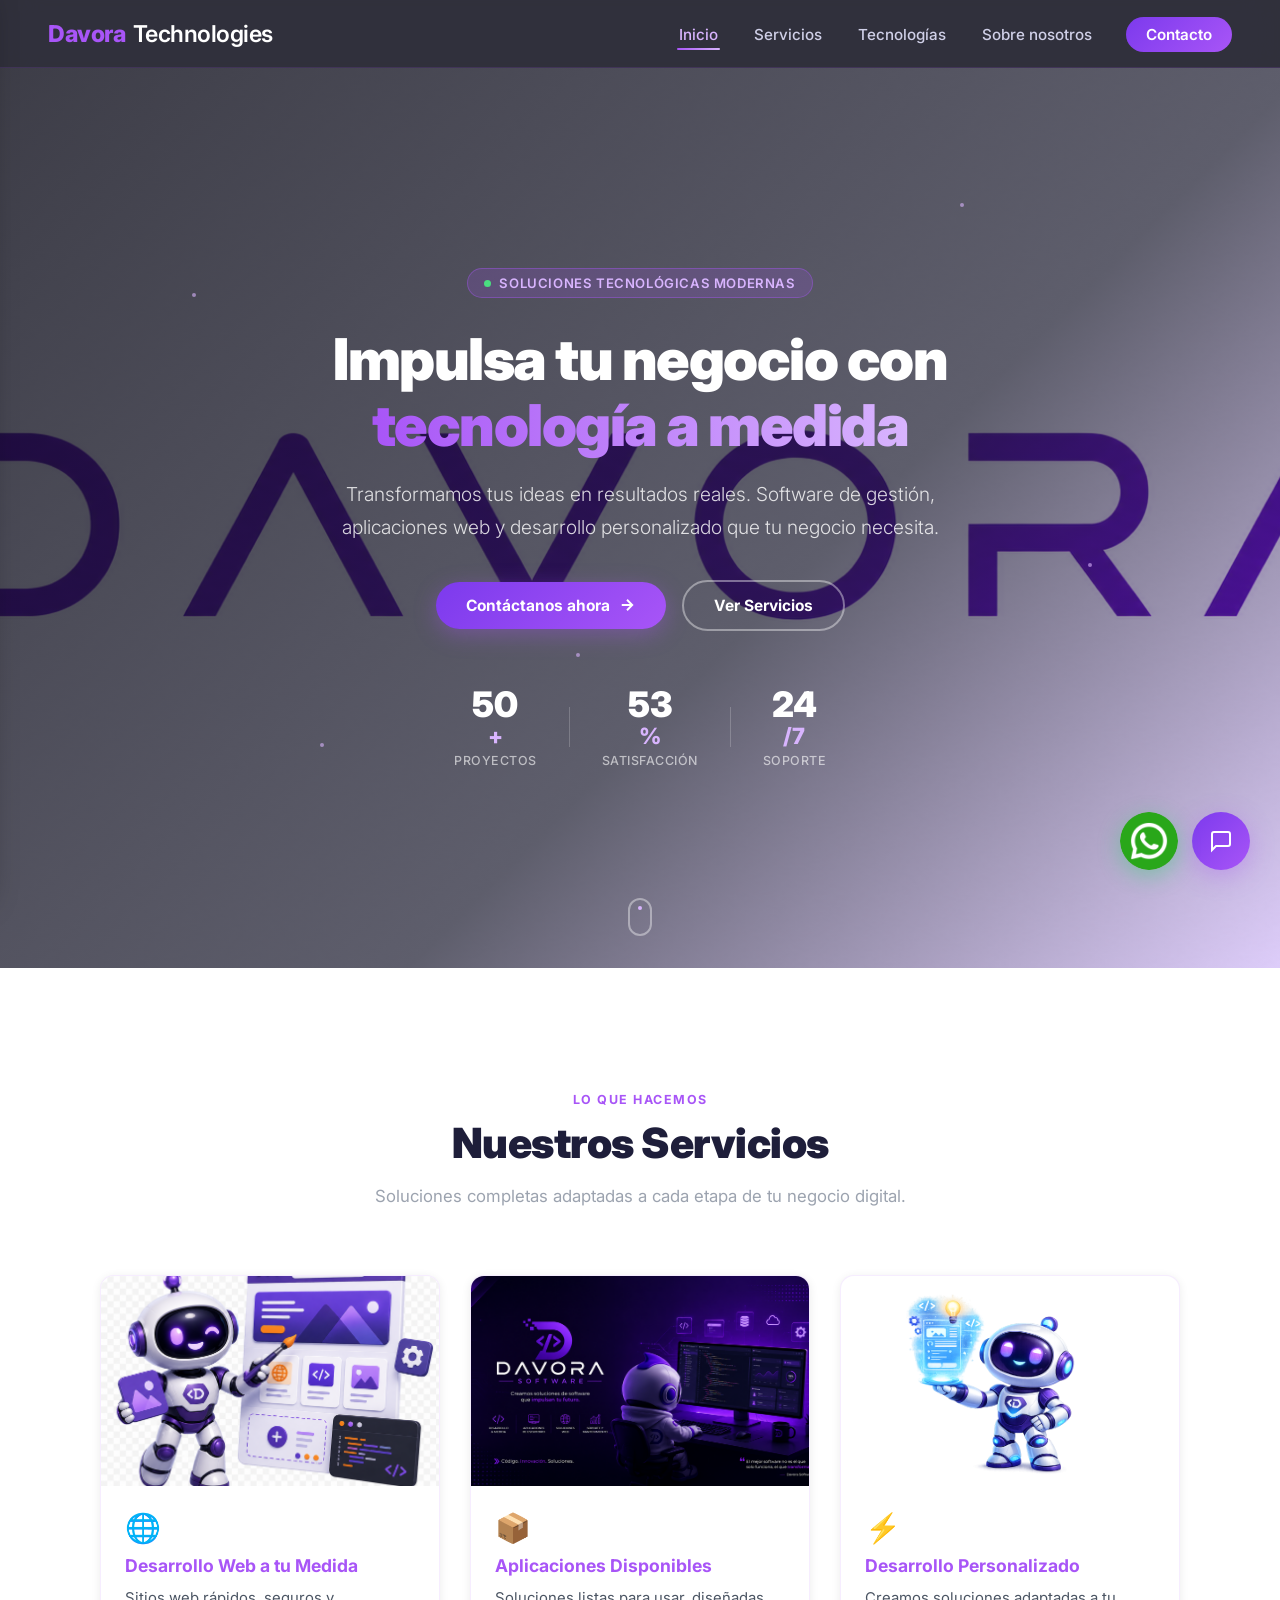
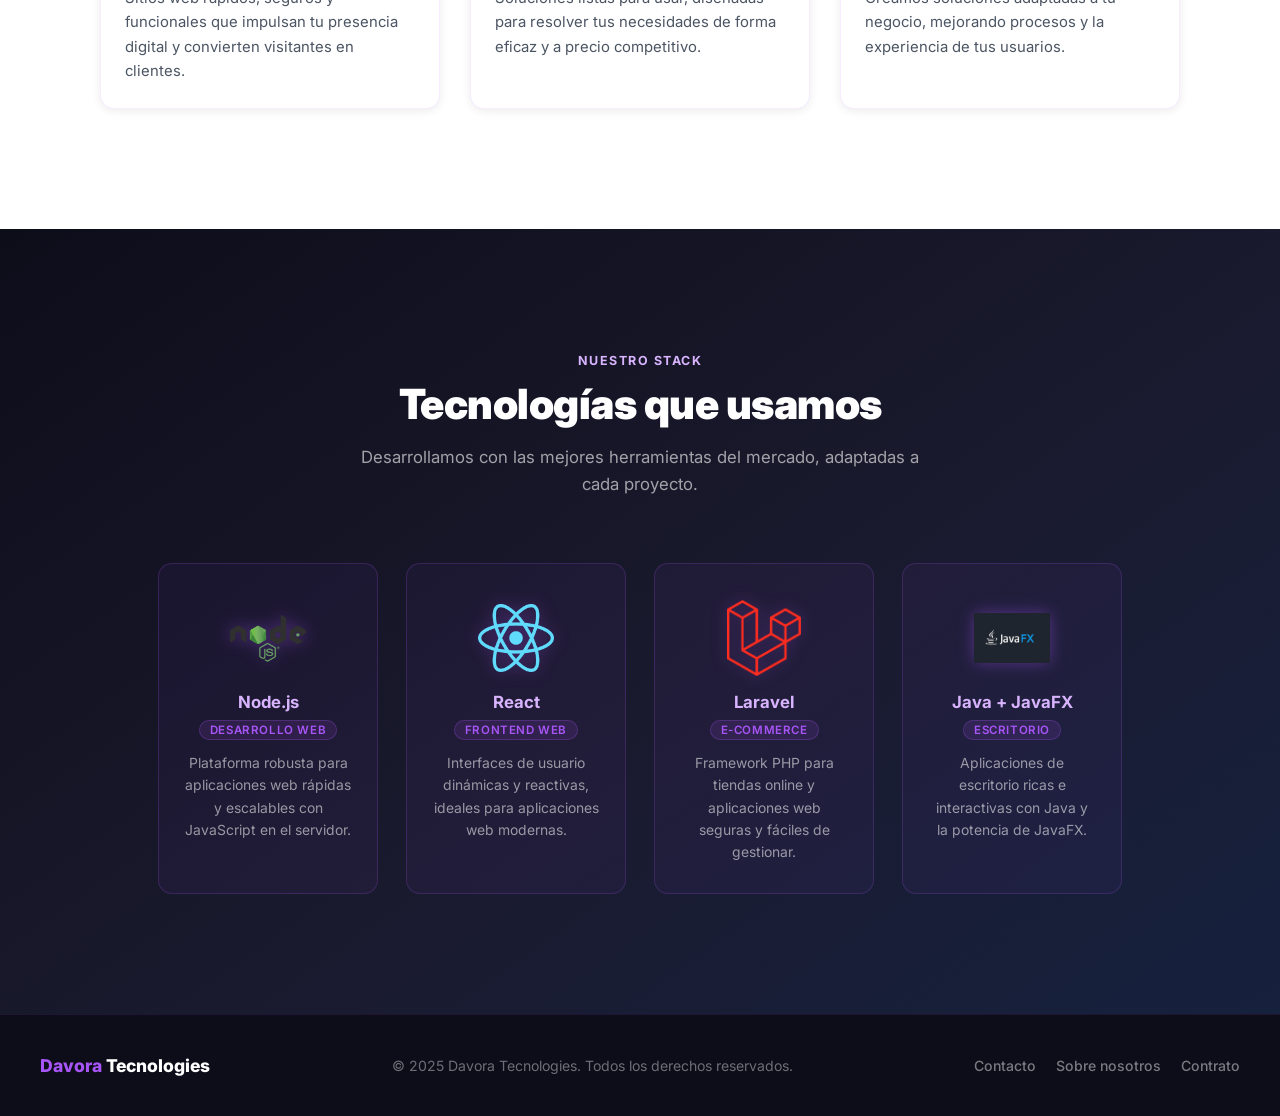
==== commit 1f3fb7b5: "css separado, mejora de diseño e imagenes" ====
--- a/index.html
+++ b/index.html
@@ -3,158 +3,243 @@
 <head>
   <meta charset="UTF-8" />
   <meta name="viewport" content="width=device-width, initial-scale=1" />
-  <link rel="icon" href="img/favicon.png" type="image/x-icon">
-  <title>Davora Tecnologies - Innovación y Desarrollo Tecnológico</title>
-  <link rel="stylesheet" href="css/style.css" />
+  <meta name="description" content="Davora Tecnologies — Software de gestión, aplicaciones web y desarrollo personalizado para impulsar tu negocio." />
+  <meta name="keywords" content="desarrollo web, software a medida, aplicaciones, Colombia, Davora" />
+  <meta name="author" content="Davora Tecnologies" />
+  <meta property="og:title" content="Davora Tecnologies — Innovación y Desarrollo Tecnológico" />
+  <meta property="og:description" content="Transformamos tus ideas en resultados reales con software moderno y personalizado." />
+  <meta property="og:image" content="img/hero-bg.jpg" />
+  <link rel="icon" href="img/favicon.png" type="image/x-icon" />
+  <title>Davora Technologies — Innovación y Desarrollo Tecnológico</title>
+  <link rel="preconnect" href="https://fonts.googleapis.com" />
+  <link rel="preconnect" href="https://fonts.gstatic.com" crossorigin />
+  <link href="https://fonts.googleapis.com/css2?family=Inter:wght@300;400;500;600;700;800;900&display=swap" rel="stylesheet" />
+  <link rel="stylesheet" href="css/base.css" />
+  <link rel="stylesheet" href="css/index.css" />
   <script defer src="js/script.js"></script>
 </head>
 <body>
 
-  <!-- 🔹 SIDEBAR -->
-  <aside class="sidebar" id="sidebar">
-    <div class="sidebar-content">
-      <nav class="sidebar-nav">
-        <a href="#inicio" class="sidebar-link active">
-          <span class="sidebar-icon">🏠</span>
-          <span class="sidebar-text">Inicio</span>
-        </a>
-        <a href="#servicios" class="sidebar-link">
-          <span class="sidebar-icon">⚙️</span>
-          <span class="sidebar-text">Servicios</span>
-        </a>
-        <a href="#tecnologias" class="sidebar-link">
-          <span class="sidebar-icon">💻</span>
-          <span class="sidebar-text">Tecnologías</span>
-        </a>
-        <a href="sobre-mi.html" class="sidebar-link">
-          <span class="sidebar-icon">👤</span>
-          <span class="sidebar-text">Sobre nosotros</span>
-        </a>
-        <a href="contacto.html" class="sidebar-link">
-          <span class="sidebar-icon">📞</span>
-          <span class="sidebar-text">Contacto</span>
-        </a>
-      </nav>
-    </div>
+  <!-- ===== SIDEBAR ===== -->
+  <aside class="sidebar" id="sidebar" aria-label="Menú lateral">
+    <div class="sidebar-logo">Davora <span>T.</span></div>
+    <nav class="sidebar-nav">
+      <a href="#inicio" class="sidebar-link active">
+        <svg class="sidebar-icon" viewBox="0 0 24 24" fill="none" stroke="currentColor" stroke-width="2"><path d="M3 9l9-7 9 7v11a2 2 0 01-2 2H5a2 2 0 01-2-2z"/><polyline points="9 22 9 12 15 12 15 22"/></svg>
+        <span class="sidebar-text">Inicio</span>
+      </a>
+      <a href="#servicios" class="sidebar-link">
+        <svg class="sidebar-icon" viewBox="0 0 24 24" fill="none" stroke="currentColor" stroke-width="2"><circle cx="12" cy="12" r="3"/><path d="M19.07 4.93a10 10 0 010 14.14M4.93 4.93a10 10 0 000 14.14"/></svg>
+        <span class="sidebar-text">Servicios</span>
+      </a>
+      <a href="#tecnologias" class="sidebar-link">
+        <svg class="sidebar-icon" viewBox="0 0 24 24" fill="none" stroke="currentColor" stroke-width="2"><rect x="2" y="3" width="20" height="14" rx="2"/><path d="M8 21h8M12 17v4"/></svg>
+        <span class="sidebar-text">Tecnologías</span>
+      </a>
+      <a href="sobre-mi.html" class="sidebar-link">
+        <svg class="sidebar-icon" viewBox="0 0 24 24" fill="none" stroke="currentColor" stroke-width="2"><path d="M20 21v-2a4 4 0 00-4-4H8a4 4 0 00-4 4v2"/><circle cx="12" cy="7" r="4"/></svg>
+        <span class="sidebar-text">Sobre nosotros</span>
+      </a>
+      <a href="contacto.html" class="sidebar-link">
+        <svg class="sidebar-icon" viewBox="0 0 24 24" fill="none" stroke="currentColor" stroke-width="2"><path d="M22 16.92v3a2 2 0 01-2.18 2 19.79 19.79 0 01-8.63-3.07A19.5 19.5 0 013.07 9.81 19.79 19.79 0 01.18 1.18 2 2 0 012.18 0h3a2 2 0 012 1.72c.127.96.361 1.903.7 2.81a2 2 0 01-.45 2.11L6.91 7.09a16 16 0 006 6l.46-.46a2 2 0 012.11-.45c.907.339 1.85.573 2.81.7A2 2 0 0122 16.92z"/></svg>
+        <span class="sidebar-text">Contacto</span>
+      </a>
+    </nav>
   </aside>
 
-  <!-- 🔹 HEADER -->
-  <header class="header">
+  <!-- ===== HEADER ===== -->
+  <header class="header" id="header">
     <nav class="navbar">
       <div class="navbar-brand">
-        <button class="sidebar-toggle" id="sidebarToggle">
+        <button class="sidebar-toggle" id="sidebarToggle" aria-label="Abrir menú">
           <span></span>
           <span></span>
           <span></span>
         </button>
-        <div class="logo">Davora <span>Tecnologies</span></div>
-      </div>
-      <ul class="nav-links">
+        <a href="#inicio" class="logo">Davora <span>Technologies</span></a>
+      </div>
+      <ul class="nav-links" role="list">
         <li><a href="#inicio">Inicio</a></li>
+        <li><a href="#servicios">Servicios</a></li>
+        <li><a href="#tecnologias">Tecnologías</a></li>
         <li><a href="sobre-mi.html">Sobre nosotros</a></li>
-        <li><a href="contacto.html">Contacto</a></li>
+        <li><a href="contacto.html" class="nav-cta">Contacto</a></li>
       </ul>
     </nav>
   </header>
 
-  <!-- 🔹 HERO -->
-    <section id="inicio" class="hero">
+  <!-- ===== HERO ===== -->
+  <section id="inicio" class="hero">
     <div class="hero-overlay"></div>
+    <div class="hero-particles" aria-hidden="true">
+      <span></span><span></span><span></span>
+      <span></span><span></span><span></span>
+    </div>
     <div class="hero-content">
-      <div class="hero-badge">Soluciones Tecnológicas Modernas</div>
-      <h1 class="hero-title">Impulsa tu negocio con <span class="highlight">tecnología a medida</span></h1>
-      <p class="hero-subtitle">Transformamos tus ideas en resultados reales. Software de gestión, aplicaciones web y desarrollo personalizado que tu negocio necesita.</p>
+      <div class="hero-badge">
+        <span class="badge-dot"></span>
+        Soluciones Tecnológicas Modernas
+      </div>
+      <h1 class="hero-title">
+        Impulsa tu negocio con<br>
+        <span class="highlight">tecnología a medida</span>
+      </h1>
+      <p class="hero-subtitle">
+        Transformamos tus ideas en resultados reales. Software de gestión, aplicaciones web
+        y desarrollo personalizado que tu negocio necesita.
+      </p>
       <div class="hero-buttons">
-        <a href="contacto.html" class="btn btn-primary">Contáctame Ahora</a>
-        <a href="#servicios" class="btn btn-secondary">Ver Servicios</a>
+        <a href="contacto.html" class="btn btn-primary">
+          Contáctanos ahora
+          <svg viewBox="0 0 24 24" fill="none" stroke="currentColor" stroke-width="2.5"><path d="M5 12h14M12 5l7 7-7 7"/></svg>
+        </a>
+        <a href="#servicios" class="btn btn-outline">
+          Ver Servicios
+        </a>
       </div>
       <div class="hero-stats">
         <div class="stat">
-          <span class="stat-number">50+</span>
+          <span class="stat-number" data-count="50">0</span><span class="stat-suffix">+</span>
           <span class="stat-label">Proyectos</span>
         </div>
+        <div class="stat-divider" aria-hidden="true"></div>
         <div class="stat">
-          <span class="stat-number">100%</span>
+          <span class="stat-number" data-count="100">0</span><span class="stat-suffix">%</span>
           <span class="stat-label">Satisfacción</span>
         </div>
+        <div class="stat-divider" aria-hidden="true"></div>
         <div class="stat">
-          <span class="stat-number">24/7</span>
+          <span class="stat-number">24</span><span class="stat-suffix">/7</span>
           <span class="stat-label">Soporte</span>
         </div>
       </div>
     </div>
+    <div class="hero-scroll-hint" aria-hidden="true">
+      <span></span>
+    </div>
   </section>
 
-  <!-- 🔹 SERVICIOS -->
+  <!-- ===== SERVICIOS ===== -->
   <section id="servicios" class="servicios">
-    <h2 class="section-title">Servicios</h2>
+    <div class="section-header reveal">
+      <span class="section-label">Lo que hacemos</span>
+      <h2 class="section-title">Nuestros Servicios</h2>
+      <p class="section-desc">Soluciones completas adaptadas a cada etapa de tu negocio digital.</p>
+    </div>
     <div class="servicios-container">
-      <div class="servicio fade-up">
-        <a href="web.html" style="text-decoration: none; color: inherit;">
-          <img src="img/servicios.jpg" alt="Desarrollo de Páginas Web a tu Medida" />
-          <h3>Desarrollo de Páginas Web a tu Medida</h3>
-          <p>Transformamos tus ideas en presencia online con sitios web rápidos, seguros y funcionales que impulsan tu marca en internet.</p>
-        </a>
-      </div>
-      <div class="servicio fade-up delay-1">
-        <a href="aplicaciones.html" style="text-decoration: none; color: inherit;">
-          <img src="img/microsoft.jpg" alt="Aplicaciones Disponibles" />
-          <h3>Aplicaciones Disponibles</h3>
-          <p>Soluciones listas para usar, diseñadas para resolver tus necesidades de manera eficaz y a un precio competitivo.</p>
-        </a>
-      </div>
-      <div class="servicio fade-up delay-2">
-        <a href="desarrollo.html" style="text-decoration: none; color: inherit;">
-          <img src="img/desarrollo.jpg" alt="Desarrollo de aplicaciones personalizadas" />
-          <h3>Desarrollo de Aplicaciones Personalizadas</h3>
-          <p>Creamos soluciones adaptadas a las necesidades específicas de tu negocio, mejorando procesos y experiencia de usuario.</p>
-        </a>
-      </div>
+      <article class="servicio reveal">
+        <a href="web.html" aria-label="Desarrollo de Páginas Web">
+          <div class="servicio-img-wrap">
+            <img src="img/servicios.jpg" alt="Desarrollo de Páginas Web a tu Medida" loading="lazy" />
+            <div class="servicio-overlay">
+              <span>Ver más →</span>
+            </div>
+          </div>
+          <div class="servicio-body">
+            <div class="servicio-icon" aria-hidden="true">🌐</div>
+            <h3>Desarrollo Web a tu Medida</h3>
+            <p>Sitios web rápidos, seguros y funcionales que impulsan tu presencia digital y convierten visitantes en clientes.</p>
+          </div>
+        </a>
+      </article>
+
+      <article class="servicio reveal reveal-delay-1">
+        <a href="aplicaciones.html" aria-label="Aplicaciones Disponibles">
+          <div class="servicio-img-wrap">
+            <img src="img/microsoft.jpg" alt="Aplicaciones Disponibles" loading="lazy" />
+            <div class="servicio-overlay">
+              <span>Ver más →</span>
+            </div>
+          </div>
+          <div class="servicio-body">
+            <div class="servicio-icon" aria-hidden="true">📦</div>
+            <h3>Aplicaciones Disponibles</h3>
+            <p>Soluciones listas para usar, diseñadas para resolver tus necesidades de forma eficaz y a precio competitivo.</p>
+          </div>
+        </a>
+      </article>
+
+      <article class="servicio reveal reveal-delay-2">
+        <a href="desarrollo.html" aria-label="Desarrollo de Aplicaciones Personalizadas">
+          <div class="servicio-img-wrap">
+            <img src="img/desarrollo.jpg" alt="Desarrollo de aplicaciones personalizadas" loading="lazy" />
+            <div class="servicio-overlay">
+              <span>Ver más →</span>
+            </div>
+          </div>
+          <div class="servicio-body">
+            <div class="servicio-icon" aria-hidden="true">⚡</div>
+            <h3>Desarrollo Personalizado</h3>
+            <p>Creamos soluciones adaptadas a tu negocio, mejorando procesos y la experiencia de tus usuarios.</p>
+          </div>
+        </a>
+      </article>
     </div>
   </section>
 
   <!-- ===== TECNOLOGÍAS ===== -->
-  <section class="tecnologias" id="tecnologias">
-    <h2>Tecnologías que usamos</h2>
-    <p>En Davora desarrollamos con las mejores herramientas del mercado, adaptadas a cada tipo de proyecto.</p>
-
+  <section id="tecnologias" class="tecnologias">
+    <div class="section-header reveal">
+      <span class="section-label section-label--light">Nuestro stack</span>
+      <h2 class="section-title section-title--light">Tecnologías que usamos</h2>
+      <p class="section-desc section-desc--light">Desarrollamos con las mejores herramientas del mercado, adaptadas a cada proyecto.</p>
+    </div>
     <div class="tecnologias-container">
-      <div class="tech-card">
-        <img src="img/nodejs.png" alt="Node.js Logo">
-        <h3>Node.js (Desarrollo Web)</h3>
-        <p>Plataforma robusta para el desarrollo de aplicaciones web rápidas y escalables con JavaScript en el servidor.</p>
-      </div>
-
-      <div class="tech-card">
-        <img src="img/react.png" alt="React Logo">
-        <h3>React (Frontend Web)</h3>
-        <p>Biblioteca de JavaScript para crear interfaces de usuario dinámicas y reactivas, ideales para aplicaciones web modernas.</p>
-      </div>
-
-      <div class="tech-card">
-        <img src="img/laravel.png" alt="Laravel Logo">
-        <h3>Laravel (Desarrollo E-Commerce)</h3>
-        <p>Framework PHP para construir aplicaciones web y tiendas online seguras, rápidas y fáciles de gestionar.</p>
-      </div>
-
-      <div class="tech-card">
-        <img src="img/javafx.png" alt="Vaadin Logo">
-        <h3>Java + JavaFX (Aplicaciones de Escritorio)</h3>
-        <p>Framework para desarrollar aplicaciones de escritorio ricas e interactivas utilizando Java y JavaFX.</p>
+      <div class="tech-card reveal">
+        <div class="tech-card-glow" aria-hidden="true"></div>
+        <img src="img/nodejs.png" alt="Node.js Logo" loading="lazy" />
+        <h3>Node.js</h3>
+        <p class="tech-tag">Desarrollo Web</p>
+        <p>Plataforma robusta para aplicaciones web rápidas y escalables con JavaScript en el servidor.</p>
+      </div>
+      <div class="tech-card reveal reveal-delay-1">
+        <div class="tech-card-glow" aria-hidden="true"></div>
+        <img src="img/react.png" alt="React Logo" loading="lazy" />
+        <h3>React</h3>
+        <p class="tech-tag">Frontend Web</p>
+        <p>Interfaces de usuario dinámicas y reactivas, ideales para aplicaciones web modernas.</p>
+      </div>
+      <div class="tech-card reveal reveal-delay-2">
+        <div class="tech-card-glow" aria-hidden="true"></div>
+        <img src="img/laravel.png" alt="Laravel Logo" loading="lazy" />
+        <h3>Laravel</h3>
+        <p class="tech-tag">E-Commerce</p>
+        <p>Framework PHP para tiendas online y aplicaciones web seguras y fáciles de gestionar.</p>
+      </div>
+      <div class="tech-card reveal reveal-delay-3">
+        <div class="tech-card-glow" aria-hidden="true"></div>
+        <img src="img/javafx.png" alt="JavaFX Logo" loading="lazy" />
+        <h3>Java + JavaFX</h3>
+        <p class="tech-tag">Escritorio</p>
+        <p>Aplicaciones de escritorio ricas e interactivas con Java y la potencia de JavaFX.</p>
       </div>
     </div>
   </section>
 
-  <!-- 🔹 FOOTER -->
+  <!-- ===== FOOTER ===== -->
   <footer class="footer">
-    <p>© 2025 DavCode Solutions. Todos los derechos reservados.</p>
+    <div class="footer-inner">
+      <div class="footer-brand">Davora <span>Tecnologies</span></div>
+      <p class="footer-copy">© 2025 Davora Tecnologies. Todos los derechos reservados.</p>
+      <div class="footer-links">
+        <a href="contacto.html">Contacto</a>
+        <a href="sobre-mi.html">Sobre nosotros</a>
+        <a href="contrato.html">Contrato</a>
+      </div>
+    </div>
   </footer>
 
-  <!-- 🔹 CHATBOT -->
-  <div class="chatbot-container" id="chatbot">
+  <!-- ===== CHATBOT ===== -->
+  <div class="chatbot-container" id="chatbot" role="dialog" aria-label="Chat de soporte DavBot" aria-hidden="true">
     <div class="chatbot-header">
-      <h3>🤖 DavBot</h3>
-      <button id="closeChat">&times;</button>
+      <div class="chatbot-header-info">
+        <div class="chatbot-avatar" aria-hidden="true">🤖</div>
+        <div>
+          <h3>DavBot</h3>
+          <span class="chatbot-status">En línea</span>
+        </div>
+      </div>
+      <button id="closeChat" aria-label="Cerrar chat">&times;</button>
     </div>
     <div class="chatbot-body" id="chatBody">
       <p class="bot-text">¡Hola! 👋 Soy <b>DavBot</b> de Davora. ¿En qué puedo ayudarte hoy?</p>
@@ -167,44 +252,15 @@
     </div>
   </div>
 
-  <!-- 🔹 BOTÓN FLOTANTE -->
-  <button class="chat-toggle" id="openChat">💬</button>
-
-  <!-- 🔹 BOTÓN WHATSAPP -->
-  <a href="https://wa.me/573107864885" class="whatsapp-float" target="_blank" title="Chatea con nosotros en WhatsApp">
-    <img src="img/whatsapp.png" alt="WhatsApp" class="whatsapp-icon">
+  <!-- ===== BOTÓN CHAT ===== -->
+  <button class="chat-toggle" id="openChat" aria-label="Abrir chat de soporte">
+    <svg viewBox="0 0 24 24" fill="none" stroke="currentColor" stroke-width="2"><path d="M21 15a2 2 0 01-2 2H7l-4 4V5a2 2 0 012-2h14a2 2 0 012 2z"/></svg>
+  </button>
+
+  <!-- ===== BOTÓN WHATSAPP ===== -->
+  <a href="https://wa.me/573107864885" class="whatsapp-float" target="_blank" rel="noopener noreferrer" title="Chatea con nosotros en WhatsApp" aria-label="Contactar por WhatsApp">
+    <img src="img/whatsapp.png" alt="" class="whatsapp-icon" aria-hidden="true" />
   </a>
-
-  <script>
-    // Sidebar Toggle
-    const sidebar = document.getElementById('sidebar');
-    const sidebarToggle = document.getElementById('sidebarToggle');
-    
-    sidebarToggle.addEventListener('click', () => {
-      sidebar.classList.toggle('active');
-    });
-
-    // Cerrar sidebar al hacer click en un link
-    document.querySelectorAll('.sidebar-link').forEach(link => {
-      link.addEventListener('click', () => {
-        sidebar.classList.remove('active');
-      });
-    });
-
-    // Sidebar auto-hide cuando no hay mouse cerca
-    let sidebarTimeout;
-    document.addEventListener('mousemove', (e) => {
-      if (sidebar.classList.contains('active')) {
-        clearTimeout(sidebarTimeout);
-        
-        if (e.clientX > 250) {
-          sidebarTimeout = setTimeout(() => {
-            sidebar.classList.remove('active');
-          }, 3000);
-        }
-      }
-    });
-  </script>
 
 </body>
 </html>
--- a/css/base.css
+++ b/css/base.css
@@ -0,0 +1,386 @@
+/* =====================================================
+   base.css — Compartido por todas las páginas
+   ===================================================== */
+
+/* ===== VARIABLES ===== */
+:root {
+  --purple:       #a855f7;
+  --purple-light: #d8b4fe;
+  --purple-dark:  #7c3aed;
+  --purple-glow:  rgba(168, 85, 247, 0.35);
+  --dark-1:       #0d0d1a;
+  --dark-2:       #1a1a2e;
+  --dark-3:       #16213e;
+  --white:        #ffffff;
+  --gray-100:     #f4f4f8;
+  --gray-400:     #9ca3af;
+  --gray-600:     #4b5563;
+  --text-dark:    #1e1e3a;
+  --font:         'Inter', 'Segoe UI', sans-serif;
+  --radius-sm:    8px;
+  --radius-md:    14px;
+  --radius-lg:    24px;
+  --shadow-sm:    0 2px 10px rgba(0,0,0,.08);
+  --shadow-md:    0 6px 24px rgba(0,0,0,.12);
+  --shadow-lg:    0 16px 48px rgba(0,0,0,.18);
+  --transition:   .35s cubic-bezier(.4,0,.2,1);
+  --header-h:     68px;
+}
+
+/* ===== RESET ===== */
+*, *::before, *::after { margin: 0; padding: 0; box-sizing: border-box; }
+html { scroll-behavior: smooth; }
+body {
+  font-family: var(--font);
+  color: var(--text-dark);
+  background: var(--gray-100);
+  overflow-x: hidden;
+  -webkit-font-smoothing: antialiased;
+}
+img { display: block; max-width: 100%; }
+a { text-decoration: none; }
+ul { list-style: none; }
+
+/* ===== SIDEBAR ===== */
+.sidebar {
+  position: fixed;
+  left: -290px; top: 0;
+  width: 270px; height: 100vh;
+  background: linear-gradient(160deg, var(--dark-1) 0%, var(--dark-2) 100%);
+  z-index: 1000;
+  transition: left var(--transition);
+  box-shadow: 4px 0 30px rgba(0,0,0,.4);
+  padding: calc(var(--header-h) + 16px) 0 24px;
+  overflow-y: auto;
+  display: flex; flex-direction: column; gap: 8px;
+}
+.sidebar.active { left: 0; }
+
+.sidebar-logo {
+  font-family: var(--font);
+  font-size: 1.1em; font-weight: 800;
+  color: var(--purple-light);
+  padding: 0 24px 20px;
+  border-bottom: 1px solid rgba(168,85,247,.15);
+  margin-bottom: 8px;
+}
+.sidebar-logo span { color: var(--white); }
+
+.sidebar-nav {
+  display: flex; flex-direction: column;
+  padding: 0 12px; gap: 4px;
+}
+
+.sidebar-link {
+  display: flex; align-items: center; gap: 14px;
+  padding: 12px 16px;
+  color: #c4c4d8;
+  border-radius: var(--radius-sm);
+  transition: all var(--transition);
+  font-weight: 500; font-size: .93em;
+}
+.sidebar-link:hover,
+.sidebar-link.active { background: rgba(168,85,247,.12); color: var(--purple-light); }
+.sidebar-link.active  { background: rgba(168,85,247,.18); }
+
+.sidebar-icon {
+  width: 20px; height: 20px; flex-shrink: 0;
+  transition: transform var(--transition);
+}
+.sidebar-link:hover .sidebar-icon { transform: scale(1.15); }
+
+/* ===== HEADER ===== */
+.header {
+  position: fixed; top: 0; left: 0; right: 0;
+  height: var(--header-h);
+  background: rgba(13,13,26,.85);
+  backdrop-filter: blur(18px) saturate(160%);
+  -webkit-backdrop-filter: blur(18px) saturate(160%);
+  border-bottom: 1px solid rgba(168,85,247,.15);
+  z-index: 900;
+  transition: background var(--transition), box-shadow var(--transition);
+}
+.header.scrolled {
+  background: rgba(13,13,26,.97);
+  box-shadow: 0 4px 24px rgba(0,0,0,.35);
+}
+
+.navbar {
+  display: flex; align-items: center; justify-content: space-between;
+  height: 100%; padding: 0 3em;
+  max-width: 1400px; margin: 0 auto;
+}
+.navbar-brand { display: flex; align-items: center; gap: 18px; }
+
+.logo {
+  font-size: 1.45em; font-weight: 800;
+  color: var(--purple); letter-spacing: -.5px;
+  transition: color var(--transition);
+}
+.logo:hover { color: var(--purple-light); }
+.logo span  { color: var(--white); font-weight: 600; margin-left: 3px; }
+
+.sidebar-toggle {
+  display: none; flex-direction: column;
+  justify-content: center; gap: 5px;
+  background: none; border: none; cursor: pointer;
+  width: 32px; height: 32px; padding: 4px;
+}
+.sidebar-toggle span {
+  width: 100%; height: 2px;
+  background: var(--purple); border-radius: 2px;
+  transition: all var(--transition);
+}
+.sidebar-toggle:hover span { background: var(--purple-light); }
+
+.nav-links { display: flex; align-items: center; gap: 2em; }
+.nav-links a {
+  color: #d0d0e8; font-weight: 500; font-size: .95em;
+  padding: 6px 2px; position: relative;
+  transition: color var(--transition);
+}
+.nav-links a::after {
+  content: ''; position: absolute;
+  bottom: 0; left: 0; width: 0; height: 2px;
+  background: linear-gradient(90deg, var(--purple), var(--purple-light));
+  border-radius: 2px; transition: width var(--transition);
+}
+.nav-links a:hover,
+.nav-links a.active-link { color: var(--purple-light); }
+.nav-links a:hover::after,
+.nav-links a.active-link::after { width: 100%; }
+
+.nav-cta {
+  background: linear-gradient(135deg, var(--purple-dark), var(--purple));
+  color: var(--white) !important;
+  padding: 8px 20px !important;
+  border-radius: 50px; font-weight: 600 !important;
+  transition: all var(--transition) !important;
+}
+.nav-cta::after { display: none !important; }
+.nav-cta:hover  { transform: translateY(-2px); box-shadow: 0 6px 20px var(--purple-glow); }
+
+/* ===== BUTTONS ===== */
+.btn {
+  display: inline-flex; align-items: center; gap: 8px;
+  padding: 14px 30px; border-radius: 50px;
+  font-weight: 700; font-size: .97em;
+  cursor: pointer; transition: all var(--transition);
+}
+.btn svg { width: 18px; height: 18px; }
+
+.btn-primary {
+  background: linear-gradient(135deg, var(--purple-dark), var(--purple));
+  color: var(--white); box-shadow: 0 6px 22px var(--purple-glow);
+}
+.btn-primary:hover  { transform: translateY(-3px); box-shadow: 0 12px 32px rgba(168,85,247,.5); }
+.btn-primary:active { transform: translateY(-1px); }
+
+.btn-outline {
+  background: transparent; color: var(--white);
+  border: 2px solid rgba(255,255,255,.4); backdrop-filter: blur(4px);
+}
+.btn-outline:hover {
+  background: rgba(255,255,255,.1);
+  border-color: rgba(255,255,255,.7); transform: translateY(-3px);
+}
+
+/* ===== SECTION SHARED ===== */
+.section-header { text-align: center; margin-bottom: 64px; }
+
+.section-label {
+  display: inline-block; font-size: .78em; font-weight: 700;
+  letter-spacing: 1.5px; text-transform: uppercase;
+  color: var(--purple); margin-bottom: 12px;
+}
+.section-label--light { color: var(--purple-light); }
+
+.section-title {
+  font-size: clamp(1.8em, 3.5vw, 2.6em);
+  font-weight: 900; letter-spacing: -.5px;
+  color: var(--text-dark); line-height: 1.2; margin-bottom: 14px;
+}
+.section-title--light { color: var(--white); }
+
+.section-desc {
+  font-size: 1.05em; color: var(--gray-400);
+  max-width: 560px; margin: 0 auto; line-height: 1.65;
+}
+.section-desc--light { color: rgba(255,255,255,.6); }
+
+/* ===== FOOTER ===== */
+.footer {
+  background: var(--dark-1);
+  border-top: 1px solid rgba(168,85,247,.12);
+  padding: 40px 24px;
+}
+.footer-inner {
+  display: flex; align-items: center;
+  justify-content: space-between; flex-wrap: wrap;
+  gap: 16px; max-width: 1200px; margin: 0 auto;
+}
+.footer-brand { font-size: 1.1em; font-weight: 800; color: var(--purple); }
+.footer-brand span { color: var(--white); }
+.footer-copy  { color: rgba(255,255,255,.4); font-size: .88em; }
+.footer-links { display: flex; gap: 20px; }
+.footer-links a {
+  color: rgba(255,255,255,.45); font-size: .88em;
+  font-weight: 500; transition: color var(--transition);
+}
+.footer-links a:hover { color: var(--purple-light); }
+
+/* ===== CHATBOT ===== */
+.chat-toggle {
+  position: fixed; bottom: 30px; right: 30px;
+  width: 58px; height: 58px;
+  background: linear-gradient(135deg, var(--purple-dark), var(--purple));
+  color: var(--white); border: none; border-radius: 50%;
+  cursor: pointer; box-shadow: 0 6px 24px var(--purple-glow);
+  transition: all var(--transition); z-index: 1000;
+  display: flex; align-items: center; justify-content: center;
+}
+.chat-toggle svg { width: 24px; height: 24px; }
+.chat-toggle:hover { transform: scale(1.12); box-shadow: 0 10px 32px rgba(168,85,247,.6); }
+
+.chatbot-container {
+  display: none; position: fixed;
+  bottom: 102px; right: 30px; width: 350px;
+  background: var(--white); border-radius: var(--radius-md);
+  box-shadow: 0 16px 50px rgba(0,0,0,.22);
+  overflow: hidden; z-index: 999;
+  border: 1px solid rgba(168,85,247,.12);
+  animation: chatSlideUp .3s ease both;
+}
+@keyframes chatSlideUp {
+  from { opacity:0; transform:translateY(16px); }
+  to   { opacity:1; transform:translateY(0); }
+}
+
+.chatbot-header {
+  background: linear-gradient(135deg, var(--dark-2), var(--dark-3));
+  padding: 14px 16px;
+  display: flex; align-items: center; justify-content: space-between;
+  border-bottom: 1px solid rgba(168,85,247,.2);
+}
+.chatbot-header-info { display: flex; align-items: center; gap: 12px; }
+.chatbot-avatar {
+  font-size: 1.5em; background: rgba(168,85,247,.2);
+  width: 38px; height: 38px; border-radius: 50%;
+  display: flex; align-items: center; justify-content: center;
+}
+.chatbot-header h3 { color: var(--white); font-size: .95em; font-weight: 700; margin-bottom: 2px; }
+.chatbot-status    { font-size: .72em; color: #4ade80; font-weight: 600; }
+
+#closeChat {
+  background: none; border: none; color: var(--gray-400);
+  font-size: 22px; cursor: pointer; line-height: 1; transition: all .2s ease;
+}
+#closeChat:hover { color: var(--purple-light); transform: rotate(90deg); }
+
+.chatbot-body { padding: 16px; max-height: 340px; overflow-y: auto; font-size: .9em; }
+
+.bot-text {
+  background: var(--gray-100); padding: 10px 14px;
+  border-radius: var(--radius-sm); color: #333;
+  line-height: 1.5; margin-bottom: 12px;
+}
+.user-text {
+  text-align: right;
+  background: linear-gradient(135deg, var(--purple-dark), var(--purple));
+  color: var(--white); padding: 10px 14px;
+  border-radius: var(--radius-sm); margin: 10px 0; line-height: 1.5;
+}
+.options { display: flex; flex-direction: column; gap: 8px; margin-top: 10px; }
+.option-btn {
+  padding: 9px 12px;
+  border: 1px solid rgba(168,85,247,.25); border-radius: var(--radius-sm);
+  background: #f9f9fb; color: #333; cursor: pointer;
+  font-size: .88em; font-weight: 500; text-align: left; transition: all .22s ease;
+}
+.option-btn:hover {
+  background: rgba(168,85,247,.08); border-color: var(--purple);
+  color: var(--purple); transform: translateX(4px);
+}
+.option-btn:disabled { opacity: .45; cursor: not-allowed; transform: none; }
+
+/* ===== WHATSAPP ===== */
+.whatsapp-float {
+  position: fixed; bottom: 30px; right: 102px;
+  z-index: 1000; transition: transform var(--transition);
+}
+.whatsapp-float:hover { transform: scale(1.12); }
+.whatsapp-icon {
+  width: 58px; height: 58px; border-radius: 50%;
+  box-shadow: 0 6px 22px rgba(37,211,102,.4);
+}
+.whatsapp-float:hover .whatsapp-icon { box-shadow: 0 10px 32px rgba(37,211,102,.6); }
+
+/* ===== SCROLL REVEAL ===== */
+.reveal {
+  opacity: 0; transform: translateY(40px);
+  transition: opacity .65s ease, transform .65s ease;
+}
+.reveal.visible   { opacity: 1; transform: translateY(0); }
+.reveal-delay-1   { transition-delay: .12s; }
+.reveal-delay-2   { transition-delay: .24s; }
+.reveal-delay-3   { transition-delay: .36s; }
+
+/* ===== HERO BADGE (compartido) ===== */
+.hero-badge {
+  display: inline-flex; align-items: center; gap: 8px;
+  background: rgba(168,85,247,.18); border: 1px solid rgba(168,85,247,.4);
+  color: var(--purple-light); font-size: .82em; font-weight: 600;
+  letter-spacing: .6px; text-transform: uppercase;
+  padding: 6px 16px; border-radius: 50px;
+  margin-bottom: 28px; backdrop-filter: blur(6px);
+}
+.badge-dot {
+  width: 7px; height: 7px; background: #4ade80;
+  border-radius: 50%; animation: pulseDot 2s infinite;
+}
+@keyframes pulseDot {
+  0%, 100% { box-shadow: 0 0 0 0 rgba(74,222,128,.5); }
+  50%       { box-shadow: 0 0 0 5px rgba(74,222,128,0); }
+}
+
+/* ===== PAGE HERO INTERNO (sobre-mi, aplicaciones, web, desarrollo) ===== */
+.page-hero {
+  min-height: 52vh;
+  position: relative;
+  display: flex; align-items: center; justify-content: center;
+  text-align: center; color: var(--white);
+  margin-top: var(--header-h);
+  background-size: cover; background-position: center; background-repeat: no-repeat;
+}
+.page-hero .hero-overlay {
+  position: absolute; inset: 0;
+  background: linear-gradient(135deg, rgba(13,13,26,.85), rgba(124,58,237,.3));
+}
+.page-hero .hero-content { position: relative; z-index: 2; padding: 0 24px; }
+.page-hero .hero-title   { font-size: clamp(1.8em,4vw,3em); font-weight:900; letter-spacing:-1px; margin-bottom:14px; }
+.page-hero .hero-subtitle{ font-size: clamp(.95em,1.6vw,1.15em); color:rgba(255,255,255,.8); max-width:580px; margin:0 auto; }
+
+/* ===== RESPONSIVE BASE ===== */
+@media (max-width: 1024px) {
+  .navbar { padding: 0 2em; }
+}
+
+@media (max-width: 768px) {
+  :root { --header-h: 58px; }
+  .navbar          { padding: 0 1.5em; }
+  .sidebar-toggle  { display: flex; }
+  .nav-links       { display: none; }
+  .chatbot-container { width: 310px; right: 16px; }
+  .whatsapp-float  { bottom: 104px; right: 16px; }
+  .chat-toggle     { bottom: 30px; right: 16px; }
+  .footer-inner    { flex-direction: column; text-align: center; }
+  .footer-links    { justify-content: center; }
+}
+
+@media (max-width: 480px) {
+  .navbar { padding: 0 1em; }
+  .logo   { font-size: 1.2em; }
+  .chatbot-container { width: 290px; }
+  .whatsapp-icon, .chat-toggle { width: 50px; height: 50px; }
+  .footer-links { flex-direction: column; gap: 10px; }
+}
--- a/css/index.css
+++ b/css/index.css
@@ -0,0 +1,249 @@
+/* =====================================================
+   index.css — Estilos exclusivos de index.html
+   ===================================================== */
+
+/* ===== HERO ===== */
+.hero {
+  position: relative;
+  height: 100vh; min-height: 640px;
+  display: flex; align-items: center; justify-content: center;
+  text-align: center; color: var(--white);
+  background: url('../img/hero-bg.jpg') center/cover no-repeat;
+  overflow: hidden;
+  margin-top: var(--header-h);
+}
+
+.hero-overlay {
+  position: absolute; inset: 0;
+  background: linear-gradient(135deg,
+    rgba(13,13,26,.80) 0%,
+    rgba(26,26,46,.70) 60%,
+    rgba(124,58,237,.25) 100%);
+}
+
+/* Partículas flotantes */
+.hero-particles { position: absolute; inset: 0; pointer-events: none; overflow: hidden; }
+.hero-particles span {
+  position: absolute; width: 4px; height: 4px;
+  background: var(--purple-light); border-radius: 50%;
+  opacity: .6; animation: floatParticle 8s infinite ease-in-out;
+}
+.hero-particles span:nth-child(1) { left:15%; top:25%; animation-delay:0s;   animation-duration:9s;  }
+.hero-particles span:nth-child(2) { left:75%; top:15%; animation-delay:1.5s; animation-duration:7s;  }
+.hero-particles span:nth-child(3) { left:45%; top:65%; animation-delay:3s;   animation-duration:11s; }
+.hero-particles span:nth-child(4) { left:85%; top:55%; animation-delay:.8s;  animation-duration:8s;  }
+.hero-particles span:nth-child(5) { left:25%; top:75%; animation-delay:2.2s; animation-duration:10s; }
+.hero-particles span:nth-child(6) { left:60%; top:40%; animation-delay:4s;   animation-duration:6s;  }
+
+@keyframes floatParticle {
+  0%, 100% { transform: translateY(0) scale(1);   opacity: .5; }
+  50%       { transform: translateY(-24px) scale(1.4); opacity: .9; }
+}
+
+.hero-content {
+  position: relative; z-index: 2;
+  max-width: 820px; padding: 0 24px;
+  animation: heroFadeIn .9s ease both;
+}
+@keyframes heroFadeIn {
+  from { opacity: 0; transform: translateY(28px); }
+  to   { opacity: 1; transform: translateY(0); }
+}
+
+.hero-title {
+  font-size: clamp(2em, 5vw, 3.6em);
+  font-weight: 900; line-height: 1.15;
+  letter-spacing: -1.5px; margin-bottom: 20px;
+}
+.highlight {
+  background: linear-gradient(90deg, var(--purple), var(--purple-light));
+  -webkit-background-clip: text;
+  -webkit-text-fill-color: transparent;
+  background-clip: text;
+}
+.hero-subtitle {
+  font-size: clamp(.95em, 1.8vw, 1.2em);
+  font-weight: 300; line-height: 1.7;
+  color: rgba(255,255,255,.82);
+  max-width: 640px; margin: 0 auto 36px;
+}
+.hero-buttons {
+  display: flex; align-items: center; justify-content: center;
+  gap: 16px; flex-wrap: wrap; margin-bottom: 56px;
+}
+
+/* Stats */
+.hero-stats {
+  display: flex; align-items: center;
+  justify-content: center; gap: 32px; flex-wrap: wrap;
+}
+.stat { display: flex; flex-direction: column; align-items: center; }
+.stat-number { font-size: 2.2em; font-weight: 900; color: var(--white); line-height: 1; }
+.stat-suffix { font-size: 1.4em; font-weight: 800; color: var(--purple-light); }
+.stat-label  {
+  font-size: .78em; color: rgba(255,255,255,.6);
+  font-weight: 500; letter-spacing: .5px;
+  text-transform: uppercase; margin-top: 4px;
+}
+.stat-divider { width: 1px; height: 40px; background: rgba(255,255,255,.2); }
+
+/* Scroll hint */
+.hero-scroll-hint {
+  position: absolute; bottom: 32px; left: 50%;
+  transform: translateX(-50%); z-index: 2;
+}
+.hero-scroll-hint span {
+  display: block; width: 24px; height: 38px;
+  border: 2px solid rgba(255,255,255,.4); border-radius: 12px; position: relative;
+}
+.hero-scroll-hint span::before {
+  content: ''; position: absolute;
+  top: 6px; left: 50%; transform: translateX(-50%);
+  width: 4px; height: 4px;
+  background: var(--purple-light); border-radius: 50%;
+  animation: scrollDot 2s infinite;
+}
+@keyframes scrollDot {
+  0%   { top: 6px;  opacity: 1; }
+  80%  { top: 22px; opacity: 0; }
+  100% { top: 6px;  opacity: 0; }
+}
+
+/* ===== SERVICIOS ===== */
+.servicios { padding: 120px 40px; background: var(--white); }
+
+.servicios-container {
+  display: flex; flex-wrap: wrap; gap: 30px;
+  justify-content: center; max-width: 1200px; margin: 0 auto;
+}
+
+.servicio {
+  background: var(--white); border-radius: var(--radius-md);
+  overflow: hidden; width: 340px;
+  box-shadow: var(--shadow-sm);
+  border: 1px solid rgba(168,85,247,.1);
+  transition: transform var(--transition), box-shadow var(--transition), border-color var(--transition);
+}
+.servicio a { display: block; color: inherit; height: 100%; }
+.servicio:hover {
+  transform: translateY(-10px);
+  box-shadow: 0 20px 50px rgba(168,85,247,.18);
+  border-color: rgba(168,85,247,.35);
+}
+
+.servicio-img-wrap { position: relative; overflow: hidden; height: 210px; }
+.servicio-img-wrap img { width: 100%; height: 100%; object-fit: cover; transition: transform .5s ease; }
+.servicio:hover .servicio-img-wrap img { transform: scale(1.07); }
+
+.servicio-overlay {
+  position: absolute; inset: 0;
+  background: linear-gradient(135deg, rgba(124,58,237,.7), rgba(168,85,247,.6));
+  display: flex; align-items: center; justify-content: center;
+  opacity: 0; transition: opacity var(--transition);
+}
+.servicio-overlay span { color: var(--white); font-weight: 700; font-size: 1.05em; letter-spacing: .5px; }
+.servicio:hover .servicio-overlay { opacity: 1; }
+
+.servicio-body   { padding: 24px; }
+.servicio-icon   { font-size: 1.8em; margin-bottom: 10px; }
+.servicio-body h3 { font-size: 1.1em; font-weight: 700; color: var(--purple); margin-bottom: 10px; }
+.servicio-body p  { font-size: .93em; color: var(--gray-600); line-height: 1.65; }
+
+/* ===== TECNOLOGÍAS ===== */
+.tecnologias {
+  padding: 120px 40px;
+  background: linear-gradient(145deg, var(--dark-1) 0%, var(--dark-2) 55%, var(--dark-3) 100%);
+  color: var(--white);
+}
+.tecnologias-container {
+  display: flex; flex-wrap: wrap; justify-content: center;
+  gap: 28px; max-width: 1100px; margin: 0 auto;
+}
+
+.tech-card {
+  position: relative;
+  background: rgba(168,85,247,.05);
+  border: 1px solid rgba(168,85,247,.2);
+  border-radius: var(--radius-md);
+  padding: 36px 26px 30px; width: 220px;
+  text-align: center; overflow: hidden; cursor: pointer;
+  transition: transform var(--transition), box-shadow var(--transition),
+              background var(--transition), border-color var(--transition);
+}
+.tech-card::before {
+  content: ''; position: absolute; top: 0; left: -110%;
+  width: 60%; height: 100%;
+  background: linear-gradient(90deg, transparent, rgba(168,85,247,.18), transparent);
+  transform: skewX(-15deg); transition: left .7s ease;
+}
+.tech-card:hover::before { left: 150%; }
+
+.tech-card-glow {
+  position: absolute; top: -40px; left: 50%;
+  transform: translateX(-50%); width: 120px; height: 120px;
+  background: radial-gradient(circle, rgba(168,85,247,.35) 0%, transparent 70%);
+  pointer-events: none; opacity: 0; transition: opacity var(--transition);
+}
+.tech-card:hover .tech-card-glow { opacity: 1; }
+
+.tech-card img {
+  width: 76px; height: 76px; object-fit: contain;
+  margin: 0 auto 16px; position: relative; z-index: 1;
+  filter: drop-shadow(0 0 8px rgba(168,85,247,.4));
+  transition: transform var(--transition), filter var(--transition);
+}
+.tech-card:hover img {
+  transform: rotate(8deg) scale(1.2);
+  filter: drop-shadow(0 0 18px rgba(216,180,254,.7));
+}
+.tech-card h3 { font-size: 1.05em; font-weight: 700; color: var(--purple-light); margin-bottom: 6px; position: relative; z-index: 1; }
+
+.tech-tag {
+  display: inline-block; font-size: .72em; font-weight: 600;
+  letter-spacing: .6px; text-transform: uppercase;
+  color: var(--purple); background: rgba(168,85,247,.12);
+  border: 1px solid rgba(168,85,247,.25); border-radius: 50px;
+  padding: 2px 10px; margin-bottom: 12px; position: relative; z-index: 1;
+}
+.tech-card p:not(.tech-tag) {
+  font-size: .87em; color: rgba(255,255,255,.55);
+  line-height: 1.6; position: relative; z-index: 1;
+}
+.tech-card:hover {
+  transform: translateY(-14px) scale(1.03);
+  background: rgba(168,85,247,.1);
+  border-color: rgba(168,85,247,.45);
+  box-shadow: 0 24px 50px rgba(168,85,247,.25);
+}
+
+/* ===== RESPONSIVE INDEX ===== */
+@media (max-width: 1024px) {
+  .servicios   { padding: 80px 30px; }
+  .tecnologias { padding: 80px 30px; }
+  .tech-card   { width: 190px; }
+}
+@media (max-width: 768px) {
+  .hero        { margin-top: var(--header-h); }
+  .hero-title  { letter-spacing: -.5px; }
+  .hero-stats  { gap: 20px; }
+  .stat-divider { height: 30px; }
+  .servicios   { padding: 70px 20px; }
+  .servicios-container { flex-direction: column; align-items: center; }
+  .servicio    { width: 100%; max-width: 380px; }
+  .tecnologias { padding: 70px 20px; }
+  .tecnologias-container { gap: 20px; }
+  .tech-card   { width: 100%; max-width: 300px; }
+}
+@media (max-width: 480px) {
+  .hero-badge   { font-size: .74em; }
+  .hero-stats   { gap: 12px; }
+  .stat-divider { display: none; }
+  .stat-number  { font-size: 1.8em; }
+  .hero-buttons { flex-direction: column; gap: 12px; }
+  .btn          { width: 100%; max-width: 280px; justify-content: center; }
+  .servicios    { padding: 50px 16px; }
+  .servicio     { max-width: 100%; }
+  .servicio-img-wrap { height: 170px; }
+  .tecnologias  { padding: 50px 16px; }
+  .tech-card    { max-width: 260px; }
+}
